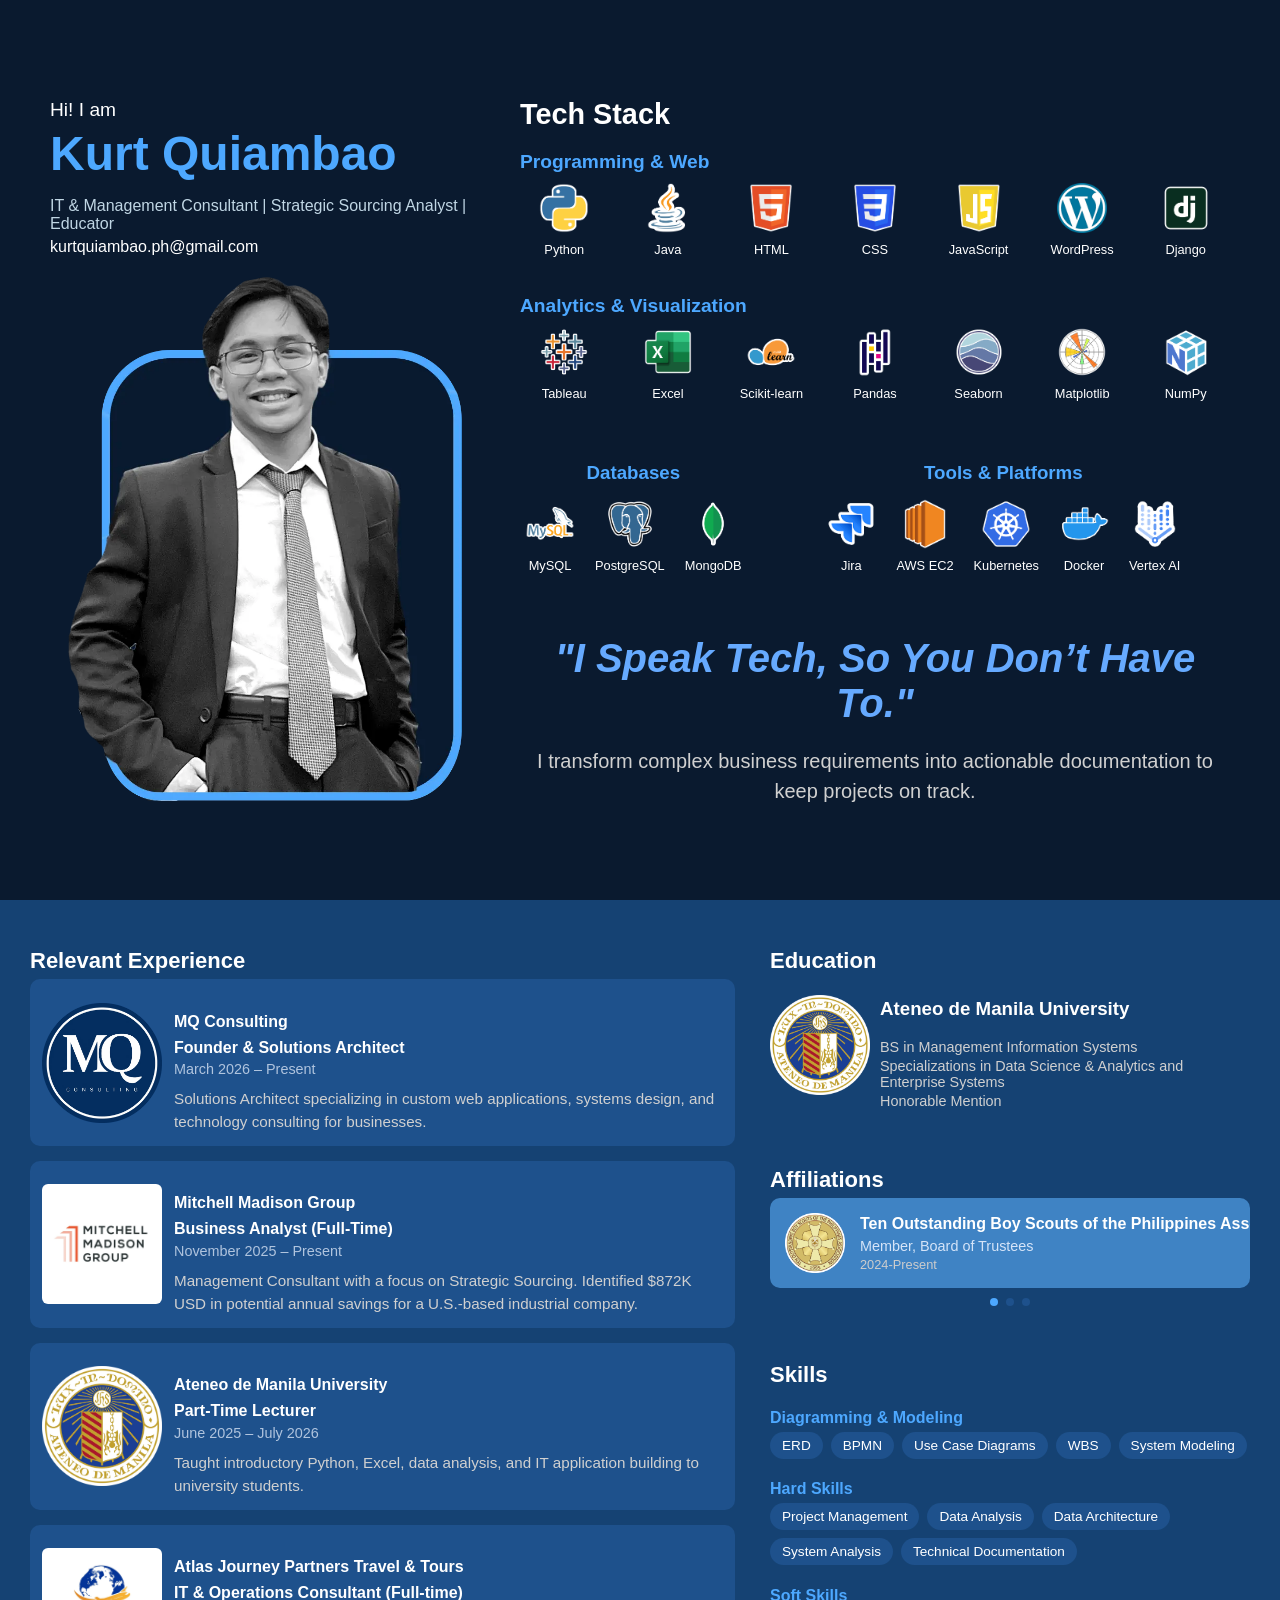
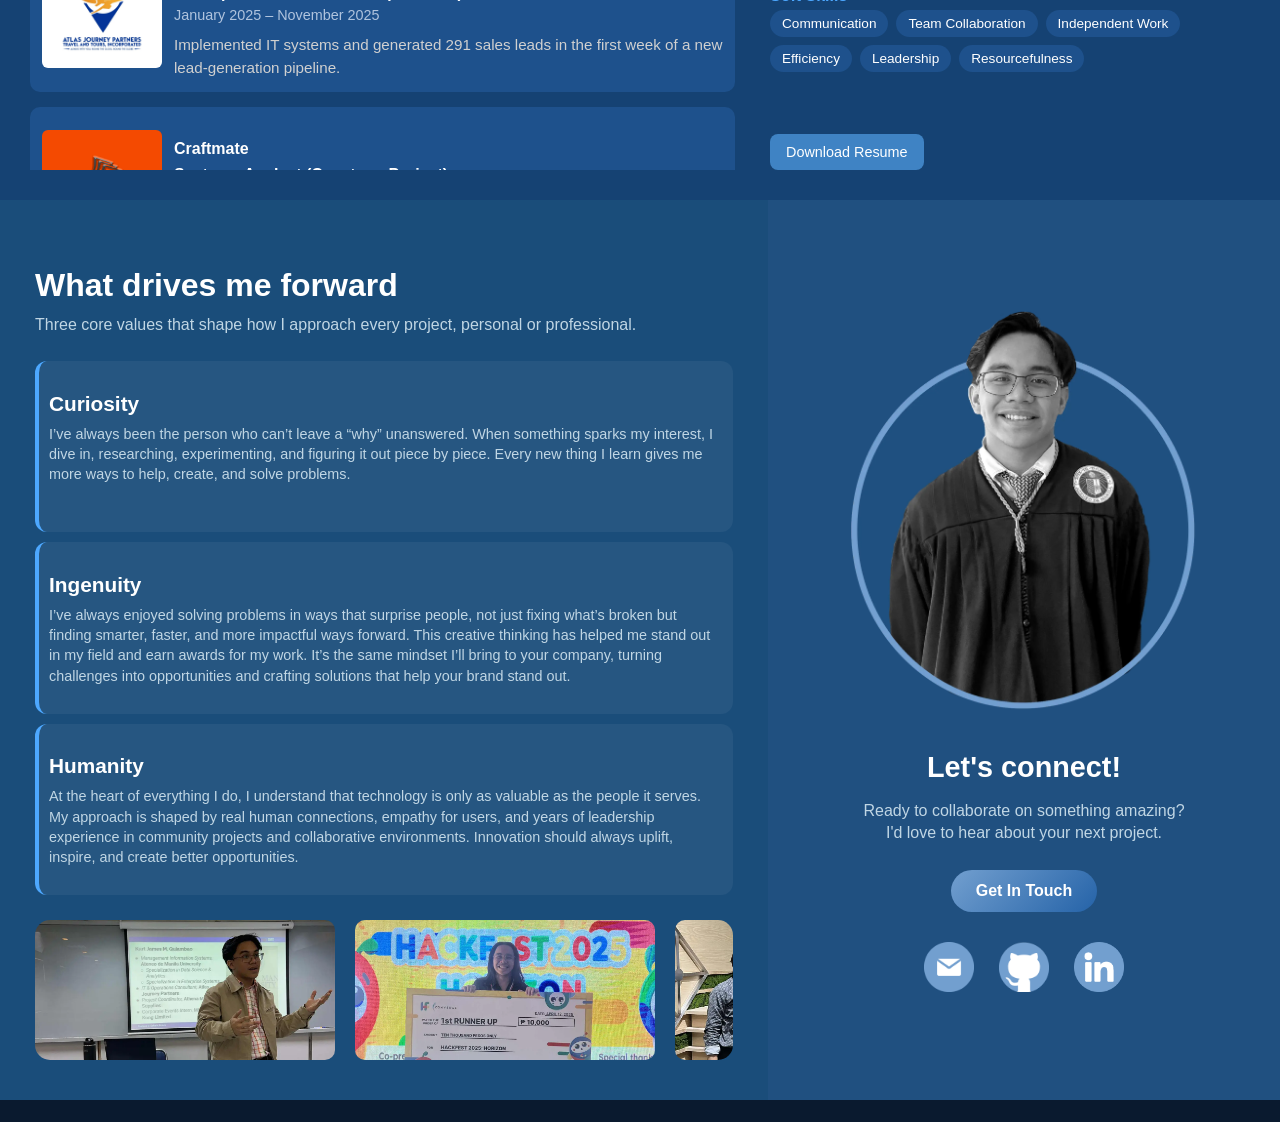
==== index.html @ d9939c94 "push" ====
<!DOCTYPE html>
<html lang="en">
<head>
    <meta charset="UTF-8">
    <meta name="viewport" content="width=device-width, initial-scale=1.0">
    <title>Kurt Quiambao | Portfolio</title>
    <link rel="stylesheet" href="style.css">
</head>
<body>
    <!-- Hero Section -->
    <section id="hero-section" class="hero">
        <!-- Left Side - Intro -->
        <div class="intro">
            <p class="small-text">Hi! I am</p>
            <h1>Kurt Quiambao</h1>
            <p class="roles">IT & Management Consultant | Strategic Sourcing Analyst | Educator</p>
            <p class="email-text">kurtquiambao.ph@gmail.com</p>
            <a href="#fourth-section">
                <img src="images/pic.webp" alt="Profile Picture" class="profile-pic">
            </a>
        </div>

        <!-- Right Side - Tech Stack -->
        <div class="tech-stack">
            <h2>Tech Stack</h2>

            <div class="stack-category">
                <h3>Programming & Web</h3>
                <div class="stack-grid">
                    <div class="stack-item">
                        <img src="images/Logos/python.png" alt="Python">
                        <p>Python</p>
                    </div>
                    <div class="stack-item">
                        <img src="images/Logos/java.png" alt="Java">
                        <p>Java</p>
                    </div>
                    <div class="stack-item">
                        <img src="images/Logos/html.png" alt="HTML">
                        <p>HTML</p>
                    </div>
                    <div class="stack-item">
                        <img src="images/Logos/css.png" alt="CSS">
                        <p>CSS</p>
                    </div>
                    <div class="stack-item">
                        <img src="images/Logos/javascript.png" alt="JavaScript">
                        <p>JavaScript</p>
                    </div>
                    <div class="stack-item">
                        <img src="images/Logos/wordpress.webp" alt="WordPress">
                        <p>WordPress</p>
                    </div>
                    <div class="stack-item">
                        <a href="https://static01.nyt.com/images/2012/12/25/arts/JpDJANGO/JpDJANGO-superJumbo-v2.jpg" target="blank">
                        <img src="images/Logos/django.png" alt="Django">
                        </a>
                        <p>Django</p>
                    </div>
                </div>
            </div>

            <div class="stack-category">
                <h3>Analytics & Visualization</h3>
                <div class="stack-grid">
                    <div class="stack-item">
                        <img src="images/Logos/tableau.png" alt="Tableau">
                        <p>Tableau</p>
                    </div>
                    <div class="stack-item">
                        <img src="images/Logos/excel.png" alt="Excel">
                        <p>Excel</p>
                    </div>
                    <div class="stack-item">
                        <img src="images/Logos/scikitlearn.png" alt="Scikit-learn">
                        <p>Scikit-learn</p>
                    </div>
                    <div class="stack-item">
                        <a href="https://media.hswstatic.com/eyJidWNrZXQiOiJjb250ZW50Lmhzd3N0YXRpYy5jb20iLCJrZXkiOiJnaWZcL3BhbmRhaGFiaXRhdC0xLmpwZyIsImVkaXRzIjp7InJlc2l6ZSI6eyJ3aWR0aCI6ODI4fX19" target="blank">
                        <img src="images/Logos/pandas.png" alt="Pandas">
                        </a>
                        <p>Pandas</p>
                    </div>
                    <div class="stack-item">
                        <img src="images/Logos/seaborn.png" alt="Seaborn">
                        <p>Seaborn</p>
                    </div>
                    <div class="stack-item">
                        <img src="images/Logos/matplotlib.png" alt="Matplotlib">
                        <p>Matplotlib</p>
                    </div>
                    <div class="stack-item">
                        <img src="images/Logos/numpy.png" alt="NumPy">
                        <p>NumPy</p>
                    </div>
                </div>
            </div>
            <!-- Databases & Tools Combined -->
            <div class="stack-category-2">
                <!-- Left Column - Databases -->
                <div class="db-column">
                    <h3>Databases</h3>
                    <div class="db-logos">
                        <div class="stack-item">
                            <img src="images/Logos/mysql.png" alt="MySQL">
                            <p>MySQL</p>
                        </div>
                        <div class="stack-item">
                            <img src="images/Logos/postgresql.png" alt="PostgreSQL">
                            <p>PostgreSQL</p>
                        </div>
                        <div class="stack-item">
                            <img src="images/Logos/mongodb.png" alt="MongoDB">
                            <p>MongoDB</p>
                        </div>
                    </div>
                </div>

                <!-- Right Column - Tools & Platforms -->
                <div class="tools-column">
                    <h3>Tools & Platforms</h3>
                    <div class="tools-logos">
                        <div class="stack-item">
                            <img src="images/Logos/jira.png" alt="Jira">
                            <p>Jira</p>
                        </div>
                        <div class="stack-item">
                            <img src="images/Logos/ec2.png" alt="AWS EC2">
                            <p>AWS EC2</p>
                        </div>
                        <div class="stack-item">
                            <img src="images/Logos/kubernetes.png" alt="Kubernetes">
                            <p>Kubernetes</p>
                        </div>
                        <div class="stack-item">
                            <img src="images/Logos/docker.png" alt="Docker">
                            <p>Docker</p>
                        </div>
                        <div class="stack-item">
                            <img src="images/Logos/vertexai.png" alt="Vertex AI">
                            <p>Vertex AI</p>
                        </div>
                    </div>
                </div>
            </div>
            <div class="tech-summary">
                <h3>"I Speak Tech, So You Don’t Have To."</h3>
                <p>I transform complex business requirements into actionable documentation to keep projects on track.</p>
            </div>
        </div>
    </section>
    <section class="second-section">
        <div class="second-container">

            <!-- LEFT COLUMN (now Relevant Experience) -->
            <div class="left-column">
                <h2>Relevant Experience</h2>
                <div class="experience-list">
                    <!-- Experience 1 -->
                    <div class="experience-card">
                        <div class="exp-logo">
                            <img src="images/Logos/mq.webp" alt="MQ Consulting">
                        </div>
                        <div class="exp-details">
                            <h4>MQ Consulting</h4>
                            <div class="role"><strong>Founder & Solutions Architect</strong></div>
                            <div class="time-period">March 2026 – Present</div>
                            <div class="description">
                                Solutions Architect specializing in custom web applications, systems design, and technology consulting for businesses.
                            </div>
                        </div>
                    </div>

                    <!-- Experience 2 -->
                    <div class="experience-card">
                        <div class="exp-logo">
                            <img src="images/Logos/mmg.webp" alt="Mitchell Madison Group">
                        </div>
                        <div class="exp-details">
                            <h4>Mitchell Madison Group</h4>
                            <div class="role"><strong>Business Analyst (Full-Time)</strong></div>
                            <div class="time-period">November 2025 – Present</div>
                            <div class="description">
                                Management Consultant with a focus on Strategic Sourcing. Identified $872K USD in potential annual savings for a U.S.-based industrial company.
                            </div>
                        </div>
                    </div>

                    <!-- Experience 3 -->
                    <div class="experience-card">
                        <div class="exp-logo">
                            <img src="images/Logos/admu.webp" alt="Ateneo de Manila University">
                        </div>
                        <div class="exp-details">
                            <h4>Ateneo de Manila University</h4>
                            <div class="role"><strong>Part-Time Lecturer</strong></div>
                            <div class="time-period">June 2025 – July 2026</div>
                            <div class="description">
                                Taught introductory Python, Excel, data analysis, and IT application building to university students.
                            </div>
                        </div>
                    </div>

                    <!-- Experience 4 -->
                    <div class="experience-card">
                        <div class="exp-logo">
                            <img src="images/Logos/atlas.webp" alt="Atlas Journey Partners Travel & Tours">
                        </div>
                        <div class="exp-details">
                            <h4>Atlas Journey Partners Travel & Tours</h4>
                            <div class="role"><strong>IT & Operations Consultant (Full-time)</strong></div>
                            <div class="time-period">January 2025 – November 2025</div>
                            <div class="description">
                                Implemented IT systems and generated 291 sales leads in the first week of a new lead-generation pipeline.
                            </div>
                        </div>
                    </div>

                    <!-- Experience 5 -->
                    <div class="experience-card">
                        <div class="exp-logo">
                            <img src="images/Logos/craftmate.webp" alt="Craftmate">
                        </div>
                        <div class="exp-details">
                            <h4>Craftmate</h4>
                            <div class="role"><strong>Systems Analyst (Capstone Project)</strong></div>
                            <div class="time-period">August 2024 – April 2025</div>
                            <div class="description">
                                Led process improvement and automation initiatives for a growing signage and printing company.
                            </div>
                        </div>
                    </div>

                    <!-- Experience 6 -->
                    <div class="experience-card">
                        <div class="exp-logo">
                            <img src="images/Logos/athena.webp" alt="Athena Pharma Consulting">
                        </div>
                        <div class="exp-details">
                            <h4>Athena Pharma Consulting</h4>
                            <div class="role"><strong>Project Coordinator (Project-based)</strong></div>
                            <div class="time-period">October 2024 – December 2024</div>
                            <div class="description">
                                Managed 597 sales and procurement accounts while implementing reporting and workflow improvements.
                            </div>
                        </div>
                    </div>

                    <!-- Experience 7 -->
                    <div class="experience-card">
                        <div class="exp-logo">
                            <img src="images/Logos/msci.webp" alt="MSCI">
                        </div>
                        <div class="exp-details">
                            <h4>MSCI</h4>
                            <div class="role"><strong>QA Analyst/Tester (Internship)</strong></div>
                            <div class="time-period">June 2024 – August 2024</div>
                            <div class="description">
                                Supported the launch of a global platform through QA, UAT, and Python-based test automation.
                            </div>
                        </div>
                    </div>

                    <!-- Experience 8 -->
                    <div class="experience-card">
                        <div class="exp-logo">
                            <img src="images/Logos/icope.webp" alt="International Centre of Professional Entrepreneurs">
                        </div>
                        <div class="exp-details">
                            <h4>International Centre of Professional Entrepreneurs</h4>
                            <div class="role"><strong>Project Coordinator (Project-based)</strong></div>
                            <div class="time-period">March 2024 – May 2024</div>
                            <div class="description">
                                Defined technical requirements for a corporate website redevelopment project.
                            </div>
                        </div>
                    </div>

                    <!-- Experience 9 -->
                    <div class="experience-card">
                        <div class="exp-logo">
                            <img src="images/Logos/bsp.webp" alt="Boy Scouts of the Philippines">
                        </div>
                        <div class="exp-details">
                            <h4>Boy Scouts of the Philippines</h4>
                            <div class="role"><strong>Project Coordinator/Developer (Project-based)</strong></div>
                            <div class="time-period">June 2023 – May 2024</div>
                            <div class="description">
                                Developed a membership registration system prototype for a national organization.
                            </div>
                        </div>
                    </div>
                </div>
            </div>

            <!-- RIGHT COLUMN (now Education, Skills, Buttons) -->
            <div class="right-column">
                <!-- Education -->
                <div class="education">
                    <h2>Education</h2>
                    <div class="edu-item">
                        <img src="images/Logos/admu.webp" alt="Ateneo Logo" class="school-logo">
                        <div class="edu-text">
                            <h3>Ateneo de Manila University</h3>
                            <p>BS in Management Information Systems</p>
                            <p>Specializations in Data Science & Analytics and Enterprise Systems</p>
                            <p>Honorable Mention</p>
                        </div>
                    </div>
                </div>
                <!-- Affiliations Section -->
                <div class="affiliations">
                    <h2>Affiliations</h2>
                    <div class="affiliations-slider">
                        <div class="affiliations-container" id="affiliationsContainer">
                            <!-- Affiliation Card 1 -->
                            <div class="affiliation-card">
                                <div class="affiliation-logo">
                                    <img src="images/Logos/tobspa.webp" alt="tobspa">
                                </div>
                                <div class="affiliation-details">
                                    <h4>Ten Outstanding Boy Scouts of the Philippines Association</h4>
                                    <div class="affiliation-position">Member, Board of Trustees</div>
                                    <div class="affiliation-date">2024-Present</div>
                                </div>
                            </div>

                            <!-- Affiliation Card 2 -->
                            <div class="affiliation-card">
                                <div class="affiliation-logo">
                                    <img src="images/Logos/racsadp.png" alt="racsadp">
                                </div>
                                <div class="affiliation-details">
                                    <h4>Rotaract Club of San Antonio de Padua</h4>
                                    <div class="affiliation-position">Professional Service Director</div>
                                    <div class="affiliation-date">2024-Present</div>
                                </div>
                            </div>

                            <!-- Affiliation Card 3 -->
                            <div class="affiliation-card">
                                <div class="affiliation-logo">
                                    <img src="images/Logos/bsp.webp" alt="bsp">
                                </div>
                                <div class="affiliation-details">
                                    <h4>Boy Scouts of the Philippines</h4>
                                    <div class="affiliation-position">National Executive Board Member</div>
                                    <div class="affiliation-date">2021-2022</div>
                                </div>
                            </div>
                        </div>
                    </div>

                    <!-- Slider Navigation Dots -->
                    <div class="slider-nav">
                        <div class="slider-dot active" onclick="showSlide(0)"></div>
                        <div class="slider-dot" onclick="showSlide(1)"></div>
                        <div class="slider-dot" onclick="showSlide(2)"></div>
                    </div>
                </div>
                <!-- Skills -->
                <div class="skills">
                    <h2>Skills</h2>
                    <div class="skill-category">
                        <h4>Diagramming & Modeling</h4>
                        <div class="skill-tags">
                            <span class="skill-tag">ERD</span>
                            <span class="skill-tag">BPMN</span>
                            <span class="skill-tag">Use Case Diagrams</span>
                            <span class="skill-tag">WBS</span>
                            <span class="skill-tag">System Modeling</span>
                        </div>
                    </div>
                    <div class="skill-category">
                        <h4>Hard Skills</h4>
                        <div class="skill-tags">
                            <span class="skill-tag">Project Management</span>
                            <span class="skill-tag">Data Analysis</span>
                            <span class="skill-tag">Data Architecture</span>
                            <span class="skill-tag">System Analysis</span>
                            <span class="skill-tag">Technical Documentation</span>
                        </div>
                    </div>
                    <div class="skill-category">
                        <h4>Soft Skills</h4>
                        <div class="skill-tags">
                            <span class="skill-tag">Communication</span>
                            <span class="skill-tag">Team Collaboration</span>
                            <span class="skill-tag">Independent Work</span>
                            <span class="skill-tag">Efficiency</span>
                            <span class="skill-tag">Leadership</span>
                            <span class="skill-tag">Resourcefulness</span>
                        </div>
                    </div>
                </div>

                <!-- Buttons -->
                <div class="action-buttons">
                    <a href="https://drive.google.com/drive/folders/1VXIIlb9oYev-2tcq0dSpaYb6MFDKooFL?usp=sharing" target="_blank" class="btn">Download Resume</a>
                    <button class="btn" onclick="document.getElementById('projects').scrollIntoView({ behavior: 'smooth' });" hidden>
                        View Projects
                    </button>
                </div>
            </div>
        </div>
    </section>
    <section id="projects" class="third-section" hidden>
       <div class="projects-header">
            <h2>Some of the projects I have worked on.</h2>
        </div>

        <div class="carousel-container">
            <div class="carousel">
                <div class="carousel-track">
                    <div class="carousel-card">
                        <a href="https://drive.google.com/drive/folders/1IFOc83mi5zEDvREPRfjR3U-SgTL8YuIu?usp=sharing" target="_blank">
                            <img src="images/project1.webp" alt="Project 1">
                        </a>
                    </div>
                    <div class="carousel-card center">
                        <a href="https://drive.google.com/drive/folders/18SY6JwtP05MlGCOTXTy7oLVsr_YLSuqL?usp=sharing" target="_blank">
                            <img src="images/project2.webp" alt="Project 2">
                        </a>
                    </div>
                    <div class="carousel-card">
                        <a href="https://www.linkedin.com/posts/kurtmq_eggscelent-beyondtheclassroom-appliedit-activity-7317875594745044992-3rVQ?utm_source=share&utm_medium=member_desktop&rcm=ACoAAE59nDoBpESOlMeUm0v2a7cSURr6-FEIt_k">
                        <img src="images/project3.webp" alt="Project 3">
                        </a>
                    </div>
                    <div class="carousel-card">
                        <a href="https://icopeinc.com/" target="_blank">
                            <img src="images/project4.webp" alt="Project 4">
                        </a>
                    </div>
                    <div class="carousel-card">
                        <a href="https://athenapharmarx.com/" target="_blank">
                            <img src="images/project5.webp" alt="Project 5">
                        </a>
                    </div>
                    <div class="carousel-card">
                        <a href="https://atlasjourneypartners.com/" target="_blank">
                        <img src="images/project6.webp" alt="Project 6">
                        </a>
                    </div>
                    <div class="carousel-card">
                        <a href="#fourth-section">
                        <img src="images/project7.webp" alt="Project 7">
                        </a>
                    </div>
                </div>
            </div>

            <!-- Navigation -->
            <a class="carousel-btn prev">
                <img src="images/angle-bracket-left.png" alt="Previous">
            </a>
            <a class="carousel-btn next">
                <img src="images/angle-bracket-right.png" alt="Next">
            </a>

            <!-- Gradient Overlays -->
            <div class="carousel-gradient left"></div>
            <div class="carousel-gradient right"></div>
        </div>
    </section>
    <section id="fourth-section" class="fourth-section">
        <!-- Left Column - 60% -->
        <div class="left-column-fourth">
            <div class="values-section">
                <div class="values-header">
                    <h2>What drives me forward</h2>
                    <p>Three core values that shape how I approach every project, personal or professional.</p>
                </div>

                <div class="values-grid">
                    <div class="value-item">
                        <h3>Curiosity</h3>
                        <p>I’ve always been the person who can’t leave a “why” unanswered. When something sparks my interest, I dive in, researching, experimenting, and figuring it out piece by piece. Every new thing I learn gives me more ways to help, create, and solve problems.</p>
                    </div>

                    <div class="value-item">
                        <h3>Ingenuity</h3>
                        <p>I’ve always enjoyed solving problems in ways that surprise people, not just fixing what’s broken but finding smarter, faster, and more impactful ways forward. This creative thinking has helped me stand out in my field and earn awards for my work. It’s the same mindset I’ll bring to your company, turning challenges into opportunities and crafting solutions that help your brand stand out.</p>
                    </div>

                    <div class="value-item">
                        <h3>Humanity</h3>
                        <p>At the heart of everything I do, I understand that technology is only as valuable as the people it serves. My approach is shaped by real human connections, empathy for users, and years of leadership experience in community projects and collaborative environments. Innovation should always uplift, inspire, and create better opportunities.</p>
                    </div>
                </div>
            </div>

            <!-- Image Slider -->
            <div class="image-slider-section">
                <div class="image-slider-container">
                    <div class="image-slider-track">
                        <!-- Original images -->
                        <div class="slider-image">
                            <img src="images/sliders/1.webp" alt="Personal Image 1">
                        </div>
                        <div class="slider-image">
                            <img src="images/sliders/2.webp" alt="Personal Image 2">
                        </div>
                        <div class="slider-image">
                            <img src="images/sliders/3.webp" alt="Personal Image 3">
                        </div>
                        <div class="slider-image">
                            <img src="images/sliders/4.webp" alt="Personal Image 4">
                        </div>
                        <div class="slider-image">
                            <img src="images/sliders/7.webp" alt="Personal Image 5">
                        </div>
                        <div class="slider-image">
                            <img src="images/sliders/6.webp" alt="Personal Image 1">
                        </div>
                        <div class="slider-image">
                            <img src="images/sliders/5.webp" alt="Personal Image 2">
                        </div>
                        <div class="slider-image">
                            <img src="images/sliders/8.webp" alt="Personal Image 3">
                        </div>
                        <div class="slider-image">
                            <img src="images/sliders/9.webp" alt="Personal Image 4">
                        </div>
                        <div class="slider-image">
                            <img src="images/sliders/10.webp" alt="Personal Image 5">
                        </div>
                        <!-- Duplicate images for seamless loop -->
                        <div class="slider-image">
                            <img src="images/sliders/1.webp" alt="Personal Image 1">
                        </div>
                        <div class="slider-image">
                            <img src="images/sliders/2.webp" alt="Personal Image 2">
                        </div>
                        <div class="slider-image">
                            <img src="images/sliders/3.webp" alt="Personal Image 3">
                        </div>
                        <div class="slider-image">
                            <img src="images/sliders/4.webp" alt="Personal Image 4">
                        </div>
                        <div class="slider-image">
                            <img src="images/sliders/7.webp" alt="Personal Image 5">
                        </div>
                        <div class="slider-image">
                            <img src="images/sliders/6.webp" alt="Personal Image 1">
                        </div>
                        <div class="slider-image">
                            <img src="images/sliders/5.webp" alt="Personal Image 2">
                        </div>
                        <div class="slider-image">
                            <img src="images/sliders/8.webp" alt="Personal Image 3">
                        </div>
                        <div class="slider-image">
                            <img src="images/sliders/9.webp" alt="Personal Image 4">
                        </div>
                        <div class="slider-image">
                            <img src="images/sliders/10.webp" alt="Personal Image 5">
                        </div>
                    </div>
                </div>
            </div>
        </div>

        <!-- Right Column - 40% -->
        <div class="right-column-fourth">
            <div class="profile-section">
            <a href="#hero-section">
                <img src="images/pic2.webp" alt="Profile Picture" class="profile-image">
            </a>
            </div>
            <div class="cta-section">
                <h2>Let's connect!</h2>
                <p>Ready to collaborate on something amazing? <br> I'd love to hear about your next project.</p>
                
                <a href="https://linkedin.com/in/kurtmq" target="_blank" class="cta-button">Get In Touch</a>

                <div class="social-links">
                    <a href="#hero-section" class="social-link">
                    <img src="images/mail.png" alt="Email">
                    </a>
                    <a href="https://github.com/kurtmq" target="_blank"class="social-link">
                        <img src="images/github.png" alt="GitHub">
                    </a>
                    <a href="https://linkedin.com/in/kurtmq" target="_blank"class="social-link">
                        <img src="images/linkedin.png" alt="LinkedIn">
                    </a>
                </div>
            </div>
        </div>
    </section>
</body>
<script src="js/email.js"></script>
<script src="js/slider.js"></script>
<script src="js/affiliation.js"></script>
</html>
---- style.css ----
body {
  font-family: Arial, sans-serif;
  background-color: #0A1A2F; /* dark blue */
  color: white;
  overflow-y: auto;                 /* make body the scroller */
  scroll-snap-type: y mandatory;    /* enable vertical snap */
  scroll-behavior: smooth;          /* optional: smooth snapping */
  -webkit-overflow-scrolling: touch;/* smooth scrolling on iOS */
  margin: 0px;
}


html, body {
    scroll-snap-type: y mandatory; /* Enable vertical snap */
    scroll-behavior: smooth; /* Smooth scrolling */
}

section {
  height: 100vh;
  scroll-snap-align: start;
  display: block;
}

/* Hero Layout */
.hero {
    display: flex;
    justify-content: space-between;
    align-items: center;
    padding: 50px;
    gap: 50px;
    height: 100vh;
    box-sizing: border-box;  /* Padding is included inside the height */
    scroll-snap-align: start;
}
/* Left - Intro */
.intro {
    flex: 1;
    text-align: left;
}

.small-text {
    font-size: 1.2rem;
    margin: 0;
    color: white;
}
.intro h1 {
    font-size: 3rem;
    color: #4DA8FF; /* lighter blue */
    margin: 5px 0;
}

.roles {
    font-size: 1rem;
    color: #C0D6E4;
    margin-bottom: 5px;
}
/* Add this to your existing .email-text styles */
.email-text {
    font-size: 1rem;
    margin: 0;
    color: white;
    margin-bottom: 15px;
    transition: all 0.3s ease;
    border-radius: 8px;
    display: inline-block;
    position: relative;
}

/* Hover effect for email */
.email-text:hover {
    background-color: rgba(77, 168, 255, 0.1);
    transform: translateY(-2px);
    box-shadow: 0 4px 8px rgba(77, 168, 255, 0.2);
}

/* Highlight effect class (existing) */
.email-text.email-highlight {
    background-color: #4DA8FF;
    color: #0A1A2F;
    font-weight: bold;
    box-shadow: 0 0 20px rgba(77, 168, 255, 0.6);
    animation: emailPulse 3s ease-in-out;
}

/* Optional: Pulse animation (existing) */
@keyframes emailPulse {
    0%, 100% { 
        box-shadow: 0 0 20px rgba(77, 168, 255, 0.6);
    }
    50% { 
        box-shadow: 0 0 30px rgba(77, 168, 255, 0.8);
        transform: scale(1.08);
    }
}

/* Tooltip animation improvements */
.copy-tooltip {
    animation: tooltipFadeIn 0.3s ease-out;
}

@keyframes tooltipFadeIn {
    from {
        opacity: 0;
        transform: translateY(-10px) scale(0.8);
    }
    to {
        opacity: 1;
        transform: translateY(0) scale(1);
    }
}

.profile-pic {
    width: 420px;
    height: auto;
    transition: transform 0.4s ease;
    cursor: pointer;
    display: block;
}

.profile-pic:hover {
    transform: scale(1.05);
}

/* Right - Tech Stack */
.tech-stack {
    flex: 2;
}

.tech-stack h2 {
    font-size: 1.8rem;
    margin-bottom: 20px;
    color: #ffffff;
}

.stack-category {
    margin-bottom: 25px;
}

.stack-category h3 {
    font-size: 1.2rem;
    color: #4DA8FF;
    margin-bottom: 10px;
}

.stack-grid {
    display: grid;
    grid-template-columns: repeat(auto-fit, minmax(80px, 1fr));
    gap: 15px;
}

.stack-item {
    text-align: center;
    transition: transform 0.3s ease;
}

.stack-item img {
    width: 50px;
    height: 50px;
    transition: transform 0.3s ease;
}

.stack-item p {
    font-size: 0.8rem;
    margin-top: 5px;
    transition: transform 0.3s ease;
}

.stack-item:hover {
    transform: scale(1.1);
}
/* Two-column Databases + Tools layout */
.stack-category-2 {
    display: grid;
    grid-template-columns: 1fr 2fr;
    gap: 30px;
    margin-top: 30px;
}

/* Left column - Databases */
.db-column {
    display: flex;
    flex-direction: column;
    justify-content: center; /* vertical center */
    align-items: center;
    text-align: center;
}

.db-column h3 {
    color: #4DA8FF;
    margin-bottom: 15px;
}

.db-logos {
    display: flex;
    flex-wrap: wrap;
    gap: 20px;
    justify-content: center;
    margin: 0 auto;
}

/* Right column - Tools & Platforms */
.tools-column h3 {
    color: #4DA8FF;
    margin-bottom: 15px;
    text-align: center;
}

.tools-logos {
    display: flex;
    flex-wrap: wrap;
    justify-content: center; /* centers all rows */
    gap: 20px;
    max-width: 500px; /* wider so they don't cram */
    margin: 0 auto;
}

/* Hover effect same as before */
.stack-item {
    text-align: center;
    transition: transform 0.3s ease;
}

.stack-item img {
    width: 50px;
    height: 50px;
    transition: transform 0.3s ease;
}

.stack-item p {
    font-size: 0.8rem;
    margin-top: 5px;
    transition: transform 0.3s ease;
}

.stack-item:hover {
    transform: scale(1.1);
}
.tech-summary {
    text-align: center;
    margin-top: 50px;
    color: #fff; /* White text for dark background */
    max-width: 900px;
    margin-left: auto;
    margin-right: auto;
}

.tech-summary h3 {
    font-size: 40px;
    font-style: italic;
    color: #66aaff; /* Lighter blue for emphasis */
    margin-bottom: 10px;
    font-weight: 700;
}

.tech-summary p {
    font-size: 20px;
    color: #d0d0d0; /* Slightly muted white for readability */
    line-height: 1.5;
}
@media screen and (max-width: 1300px) {
  .hero {
    height: auto;
    min-height: 100vh; /* ensures it’s at least full height but can grow */
    flex-wrap: wrap;   /* allow left and right to stack if needed */
  }
}
@media screen and (max-width: 768px) {
    /* Disable scroll snap on mobile for better scrolling */
    html, body {
        scroll-snap-type: none;
        width: 100%;
        max-width: 100%;
        overflow-x: hidden; /* prevent horizontal scroll and overflow */
        margin: 0px;
    }
    
    section {
        height: auto;
        min-height: 100vh;
        scroll-snap-align: none;
        padding: 20px 0;
    }

    /* Hero Section - Mobile */
    .hero {
        flex-direction: column;
        padding: 20px;
        gap: 30px;
        height: auto;
        min-height: 100vh;
        justify-content: flex-start;
        align-items: center;
    }

    .intro {
        text-align: center;
        order: 1;
    }

    .intro h1 {
        font-size: 2.5rem;
    }

    .roles {
        font-size: 1.1rem;
    }

    /* Profile picture centered */
    .profile-pic {
        width: 280px;
        max-width: 90vw;
        display: block;
        margin: 0 auto;
    }

    /* Tech Summary */
    .tech-summary {
        order: 2;
        margin-top: 20px;
        margin-bottom: 30px;
        text-align: center;
    }

    .tech-summary h3 {
        font-size: 28px;
    }

    .tech-summary p {
        font-size: 16px;
        padding: 0 10px;
    }

    /* Tech Stack */
    .tech-stack {
        order: 3;
        width: 100%;
    }

    .tech-stack h2 {
        text-align: center;
        font-size: 1.6rem;
    }

    .stack-grid {
        display: grid;
        grid-template-columns: repeat(auto-fit, minmax(80px, 1fr));
        gap: 15px;
    }

    .stack-item {
        text-align: center;
        transition: transform 0.3s ease;
    }

    .stack-item img {
        width: 50px;
        height: 50px;
        transition: transform 0.3s ease;
    }

    .stack-item p {
        font-size: 0.8rem;
        margin-top: 5px;
        transition: transform 0.3s ease;
    }

    .stack-item:hover {
        transform: scale(1.1);
    }

    /* Make stack-category-2 follow stack-category style */
    .stack-category-2 {
        display: block; /* kill the grid */
        margin-top: 30px;
        grid-template-columns: repeat(auto-fit, minmax(80px, 1fr));
        
    }

    .stack-category-2 h3 {
        color: #4DA8FF;
        margin-bottom: 10px;
        text-align: left;
    }
    /* Remove vertical centering from desktop */
    .db-column, .tools-column {
        display: block;
        width: 100%;
    }
    .db-logos, .tools-logos {
        display: grid !important;
        grid-template-columns: repeat(auto-fit, minmax(80px, 1fr)) !important;
        gap: 15px !important; 
        justify-items: center;
        width: 100%; /* ensure same available width as stack-grid */
        max-width: none; /* remove desktop's max-width from tools */
        margin: 0 auto;
        flex-wrap: block;
        grid-template-columns: repeat(3, 1fr) !important;
    }
    .db-stack-item .tools-stack-item{
        text-align: center;
        transition: transform 0.3s ease;
    }
    .db-logos img, .tools-logos img {
        width: 50px;
        height: 50px;
    }
}
        /* Section 2 Layout */
        .second-section {
            background-color: #154273;
            height: 100vh;
            scroll-snap-align: start;
            display: flex;
            align-items: stretch;
            font-family: Arial, sans-serif;
            color: white;
            width: 100%;
        }

        .second-container {
            display: grid;
            grid-template-columns: 1.5fr 1fr;
            width: 100%;
            padding: 30px;
            gap: 20px;
        }

        .left-column {
            display: flex;
            flex-direction: column;
            overflow-y: auto;
            padding-right: 15px;
        }

        .school-logo {
            width: 100px;
            height: auto;
            margin-right: 10px;
        }
        .education{
            margin-top: 0px;
            padding-top: 0px;
        }
        .edu-item {
            display: flex;
            align-items: center;
        }

        .edu-text p {
            margin: 3px 0;
            font-size: 0.9rem;
            color: #d0d0d0;
        }

        /* Skills */
        .skills {
            margin-top: 0px;
        }

        .skill-category h4 {
            color: #4DA8FF;
            margin-bottom: 5px;
        }

        .skill-tags {
            display: flex;
            flex-wrap: wrap;
            gap: 8px;
            margin-bottom: 5px;
        }

        .skill-tag {
            background-color: #1e518c;
            padding: 6px 12px;
            border-radius: 20px;
            font-size: 0.85rem;
            transition: background-color 0.3s ease;
        }

        .skill-tag:hover {
            background-color: #163a63;
        }

        /* Affiliations Section */
        .affiliations {
            margin-top: 0px;
        }
        .affiliations-slider {
            position: relative;
            overflow: hidden;
            border-radius: 10px;
        }
        .affiliations-container {
            display: flex;
            transition: transform 0.3s ease;
            flex-shrink: 0;
            width: 300%;
        }
        .affiliation-card {
            box-sizing: border-box;
            min-width: 100%;
            background-color: #3f83c4; /* Lighter color as requested */
            padding: 15px;
            border-radius: 8px;
            display: flex;
            align-items: center;
            transition: background-color 0.3s ease;
            gap: 15px;
            text-decoration: none;
        }
        .affiliation-card:hover{
            background-color: #4f9de6;
        }
        .affiliation-logo {
            width: 60px;
            height: 60px;
            border-radius: 6px;
            display: flex;
            align-items: center;
            justify-content: center;
            overflow: hidden;
        }
        .affiliation-logo img {
            width: 100%;
            height: 100%;
            object-fit: contain;
        }
        .affiliation-details h4 {
            margin: 0 0 5px 0;
            font-size: 1rem;
            color: #ffffff;
            text-decoration: none;
        }
        .affiliation-position {
            font-size: 0.9rem;
            color: #d5e4f8;
            margin-bottom: 3px;
            text-decoration: none;
        }
        .affiliation-date {
            font-size: 0.8rem;
            color: #cdcdcd;
            text-decoration: none;
        }

        /* Slider Navigation */
        .slider-nav {
            display: flex;
            justify-content: center;
            gap: 8px;
            margin-top: 10px;
        }

        .slider-dot {
            width: 8px;
            height: 8px;
            border-radius: 50%;
            background-color: #1e518c;
            cursor: pointer;
            transition: background-color 0.3s ease;
        }

        .slider-dot.active {
            background-color: #4DA8FF;
        }

        /* Buttons */
        .action-buttons {
            margin-top: 20px;
            display: flex;
            gap: 10px;
        }

        .btn {
            padding: 10px 16px;
            background-color: #3f83c4;
            border: none;
            color: white;
            cursor: pointer;
            border-radius: 8px;
            font-size: 0.9rem;
            transition: background-color 0.3s ease;
            text-decoration: none;
            text-align: center;
        }

        .btn:hover {
            background-color: #275d8f;
        }

        .btn[hidden] {
            display: none !important;
        }

        .right-column {
            display: flex;
            flex-direction: column;
            justify-content: space-between;
            overflow-y: auto;
        }

        .experience-list {
            display: flex;
            flex-direction: column;
            gap: 15px;
        }

        .experience-card {
            background-color: #1e518c;
            padding: 12px;
            border-radius: 10px;
            display: flex;
            gap: 12px;
            align-items: center;
            transition: transform 0.2s ease, box-shadow 0.2s ease, background-color 0.3s ease;
        }

        .experience-card:hover {
            transform: translateY(-3px);
            box-shadow: 0 6px 14px rgba(0, 0, 0, 0.25);
            background-color: #2563a8;
        }

        .exp-logo {
            flex-shrink: 0;
            width: 120px;
            height: 120px;
            border-radius: 6px;
            display: flex;
            align-items: center;
            justify-content: center;
            overflow: hidden;
        }

        .exp-logo img {
            width: 100%;
            height: 100%;
            object-fit: contain;
        }

        .exp-details {
            display: flex;
            flex-direction: column;
            gap: 0.3rem;
        }

        .exp-details h4 {
            font-size: 1rem;
            margin-bottom: 0.2rem;
        }

        .role {
            font-size: 1rem;
            font-weight: bold;
            color: #ffffff;
        }

        .time-period {
            font-size: 0.9rem;
            color: #b0c4de;
            margin-bottom: 0.4rem;
        }

        .description {
            font-size: 0.95rem;
            line-height: 1.5;
            color: #d0d0d0;
        }

        .left-column::-webkit-scrollbar,
        .right-column::-webkit-scrollbar {
            width: 6px;
        }

        .left-column::-webkit-scrollbar-thumb,
        .right-column::-webkit-scrollbar-thumb {
            background: #3578b8;
            border-radius: 3px;
        }

        h2{
            color: #ffffff;
            margin-bottom: 5px;
            font-size: 22px;
        }
@media screen and (max-width: 768px) {
    .second-section {
        height: auto;
        min-height: 100vh;
        box-sizing: border-box;
        width: 100vw;
        margin: 0;   
        padding: 0;        
    }

    .second-container {
        grid-template-columns: 1fr;
        padding: 20px;
        gap: 30px;
    }

    .left-column, .right-column {
        overflow-x: hidden;     /* 🚫 Stop horizontal scrolling */
        overflow-y: visible;
        max-height: none;
        width: 100%;
        box-sizing: border-box; /* Include padding in width */
        padding: 0px;
    }
    .experience-card {
        flex-direction: column;
        text-align: center;
        padding: 15px;
        width: 100%;          /* Take full width */
        box-sizing: border-box; /* Include padding in width */
    }

    .exp-logo {
        width: 80px;
        height: 80px;
        margin-bottom: 10px;
    }

    .exp-details h4 {
        font-size: 1.1rem;
    }

    .description {
        font-size: 0.9rem;
        text-align: left;
    }

    .school-logo {
        width: 60px;
    }

    .edu-item {
        flex-direction: column;
        text-align: center;
        gap: 10px;
    }

    .affiliations-container {
        width: 100%;
    }

    .affiliation-card {
        min-width: 100%;
        flex-direction: column;
        text-align: center;
        padding: 20px;
    }

    .action-buttons {
        flex-direction: column;
        align-items: stretch;
    }

    .btn {
        padding: 12px 20px;
        font-size: 1rem;
    }
}

        /* Section styling */
        .third-section {
            background-color: #0A1A2F;
            padding: 0;
            color: white;
            position: relative;
            overflow: hidden;
            height: 100vh;
            display: flex;
            flex-direction: column;
        }

        .third-section[hidden] {
            display: none !important;
        }

        .projects-header {
            text-align: center;
            height: 20vh;
            display: flex;
            align-items: center;
            justify-content: center;
            margin: 0;
        }

        .projects-header h2 {
            font-size: 2.5rem;
            font-weight: bold;
            color: white;
            margin: 0;
        }

        /* Carousel Layout */
        .carousel-container {
            position: relative;
            max-width: 1400px;
            margin: 0 auto;
            height: 80vh;
            display: flex;
            align-items: center;
            width: 100%;
        }

        .carousel {
            overflow: hidden;
            position: relative;
            width: 100%;
            height: 100%;
        }

        .carousel-track {
            display: flex;
            gap: 30px;
            transition: transform 0.6s ease;
            height: 100%;
            align-items: center;
        }

        .carousel-card {
            flex: 0 0 800px;
            height: 500px;
            border-radius: 15px;
            box-shadow: 0 8px 30px rgba(0,0,0,0.6);
            transition: transform 0.4s ease, filter 0.4s ease;
            overflow: hidden;
            background-color: #1a1a1a;
            position: relative;
            transition: 0.5s;
        }
        .carousel-card:hover{
            scale: 1.05;
        }
        .carousel-card img {
            width: 100%;
            height: 100%;
            object-fit: cover;
            display: block;
        }

        /* Center card emphasis */
        .carousel-card.center {
            transform: scale(1.1);
            z-index: 2;
            filter: brightness(1);
        }

        .carousel-card:not(.center) {
            filter: brightness(0.6);
            transform: scale(0.85);
        }

        /* Navigation Arrows */
        .carousel-btn {
            border: none;
            position: absolute;
            top: 50%;
            transform: translateY(-50%);
            cursor: pointer;
            padding: 15px;
            z-index: 10;
            opacity: 0.7;
            transition: all 0.3s ease;
        }

        .carousel-btn:hover {
            opacity: 1;
            transform: translateY(-50%) scale(1.3);
        }

        .carousel-btn img {
            width: 50px;
            height: 50px;
            filter: invert(1);
            filter: brightness(-4);
        }

        .prev { 
            left: 20px; 
        }
        
        .next { 
            right: 20px; 
        }

        /* Gradient hover effects */
        .carousel-gradient {
            position: absolute;
            top: 0;
            bottom: 0;
            width: 150px;
            pointer-events: none;
            transition: opacity 0.3s ease;
            z-index: 5;
            opacity: 0;
        }

        .carousel-gradient.left {
            left: 0;
            background: linear-gradient(to right, rgba(10, 26, 47, 0.8), transparent);
        }

        .carousel-gradient.right {
            right: 0;
            background: linear-gradient(to left, rgba(10, 26, 47, 0.8), transparent);
        }

        .carousel-container:hover .carousel-gradient {
            opacity: 1;
        }

        /* Responsive Adjustments */
        @media (max-width: 1024px) {
            .carousel-card {
                flex: 0 0 600px;
                height: 375px;
            }
        }
/* Third Section (Projects) - Mobile view: make Section 3 projects vertical like Section 2 */
@media (max-width: 768px) {
    /* Third Section (Projects) - Mobile: Vertical Cards Layout */
    .third-section {
        height: auto !important;
        min-height: auto !important;
        padding: 20px 0 40px 0;
    }

    .projects-header {
        height: auto !important;
        padding: 20px;
        margin-bottom: 20px;
    }

    .projects-header h2 {
        font-size: 2rem;
        line-height: 1.2;
    }

    .carousel-container {
        height: auto !important;
        max-height: none !important;
        overflow: visible;
        position: static;
        max-width: none;
        padding: 0 15px; /* Reduced and balanced padding */
        margin: 0; /* Reset any margin */
        width: 100%; /* Ensure full width */
        box-sizing: border-box; /* Include padding in width calculation */
    }

    .carousel {
        overflow: visible;
        position: static;
        height: auto !important;
        width: 100%;
    }

    .carousel-track {
        display: flex;
        flex-direction: column;
        gap: 20px;
        transform: none !important;
        transition: none;
        height: auto !important;
        align-items: stretch;
        width: 100%;
        margin: 0; /* Reset any margin */
        padding: 0; /* Reset any padding */
    }

    .carousel-card {
        flex: none;
        width: 100%;
        height: auto;
        transform: none !important;
        filter: none !important;
        background-color: #0A1A2F;
        border-radius: 12px;
        overflow: hidden;
        transition: transform 0.3s ease, box-shadow 0.3s ease;
        position: relative;
        box-sizing: border-box; /* Include any borders/padding in width */
        aspect-ratio: 3 / 2 !important;
        overflow: hidden; /* Hide any overflow */
    }
    .carousel-card:hover {
        transform: translateY(-5px) !important;
        box-shadow: 0 10px 30px rgba(0,0,0,0.4);
        scale: none;
    }

    .carousel-card.center {
        transform: none !important;
        z-index: auto;
        filter: none !important;
    }

    .carousel-card img {
        max-width: 100%;
        max-height: 100%;
        object-fit: contain;
        display: block;
        margin: auto; /* center if smaller */
    }

    /* Hide desktop carousel controls */
    .carousel-btn,
    .carousel-gradient {
        display: none !important;
    }
}
@media (max-width: 480px) {
    /* Third Section (Projects) - Mobile: Vertical Cards Layout */
    .third-section {
        height: auto !important;
        min-height: auto !important;
        padding: 20px 0 40px 0;
    }

    .projects-header {
        height: auto !important;
        padding: 20px;
        margin-bottom: 20px;
    }

    .projects-header h2 {
        font-size: 1.8rem; /* Slightly smaller for very small screens */
        line-height: 1.2;
    }

    .carousel-container {
        height: auto !important;
        max-height: none !important;
        overflow: visible;
        position: static;
        max-width: none;
        padding: 0 10px; /* Reduced padding for smaller screens */
        margin: 0;
        width: 100%;
        box-sizing: border-box;
    }

    .carousel {
        overflow: visible;
        position: static;
        height: auto !important;
        width: 100%;
    }

    .carousel-track {
        display: flex;
        flex-direction: column;
        gap: 15px; /* Reduced gap for smaller screens */
        transform: none !important;
        transition: none;
        height: auto !important;
        align-items: stretch;
        width: 100%;
        margin: 0;
        padding: 0;
    }

    .carousel-card {
        flex: none;
        width: 100%;
        height: auto;
        transform: none !important;
        filter: none !important;
        background-color: #0A1A2F;
        border-radius: 12px;
        overflow: hidden;
        box-shadow: 0 6px 20px rgba(0,0,0,0.3);
        transition: transform 0.3s ease, box-shadow 0.3s ease;
        position: relative;
        box-sizing: border-box;
    }
    
    .carousel-card:hover {
        transform: translateY(-3px) !important; /* Reduced hover effect */
        box-shadow: 0 8px 25px rgba(0,0,0,0.4);
        scale: none;
    }

    .carousel-card.center {
        transform: none !important;
        z-index: auto;
        filter: none !important;
    }

    .carousel-card img {
        width: 100%;
        height: auto; /* Let height be determined by image aspect ratio */
        object-fit: contain;
        display: block;
        border-radius: 12px; /* Match card border radius */
    }

    /* Hide desktop carousel controls */
    .carousel-btn,
    .carousel-gradient {
        display: none !important;
    }
}
        /* Fourth Section Styling */
        .fourth-section {
            background-color: #154273;
            height: 100vh;
            display: grid;
            grid-template-columns: 60% 40%;
            padding: 0;
            overflow: hidden;
        }

        /* Left Column - Values & Image Slider */
        .left-column-fourth {
            background-color: #1a4d7a;
            padding: 40px 35px;
            display: flex;
            flex-direction: column;
            justify-content: space-between;
            height: 100vh;
            box-sizing: border-box;
        }

        .values-section {
            flex: 1;
            display: flex;
            flex-direction: column;
        }

        .values-header {
            margin-bottom: 25px;
            flex-shrink: 0;
        }

        .values-header h2 {
            font-size: 2rem;
            color: white;
            margin-bottom: 10px;
            font-weight: bold;
        }

        .values-header p {
            font-size: 1rem;
            color: #C0D6E4;
            line-height: 1.4;
            margin: 0;
        }

        .values-grid {
            display: flex;
            flex-direction: column;
            gap: 10px;
            flex: 1;
            margin-bottom: 25px;
        }

        .value-item {
            background-color: rgba(255, 255, 255, 0.05);
            padding: 10px;
            border-radius: 12px;
            border-left: 4px solid #4DA8FF;
            transition: all 0.3s ease;
            flex: 1;
        }

        .value-item:hover {
            background-color: rgba(255, 255, 255, 0.08);
            transform: translateX(10px);
            box-shadow: 0 8px 25px rgba(0, 0, 0, 0.2);
        }

        .value-item h3 {
            font-size: 1.3rem;
            color: white;
            margin-bottom: 8px;
            font-weight: bold;
        }

        .value-item p {
            font-size: 0.9rem;
            color: #C0D6E4;
            line-height: 1.4;
            margin: 0;
        }

    /* Image Slider Section */
    .image-slider-section {
        height: 140px;
        flex-shrink: 0;
    }

    .image-slider-container {
        position: relative;
        height: 100%;
        overflow: hidden;
        border-radius: 15px;
    }

    .image-slider-track {
        display: flex;
        gap: 20px;
        height: 100%;
        width: calc((300px + 20px) * 20); /* total 20 images */
        animation: infiniteSlide 40s linear infinite;
    }

    .slider-image {
        flex: 0 0 300px;
        height: 100%;
        border-radius: 10px;
        overflow: hidden;
    }

    .slider-image img {
        width: 100%;
        height: 100%;
        object-fit: cover;
    }

    @keyframes infiniteSlide {
        0% { transform: translateX(0); }
        100% { transform: translateX(-50%); }
    }


    /* Pause animation on hover */
    .image-slider-container:hover .image-slider-track {
        animation-play-state: paused;
    }
        /* Right Column - Profile & CTA */
        .right-column-fourth {
            background-color: #205080;
            padding: 40px 30px;
            display: flex;
            flex-direction: column;
            justify-content: center;
            align-items: center;
            text-align: center;
            height: 100vh;
            box-sizing: border-box;
        }

        .profile-section {
            margin-bottom: 5px;
            flex-shrink: 0;
        }

        .profile-image {
            width: 350px;
            height: auto;
            margin-bottom: 5px;
            transition: transform 0.3s ease;
        }
        .profile-image:hover {
            transform: scale(1.05);
        }
        .cta-section h2 {
            font-size: 1.8rem;
            color: white;
            margin-bottom: 12px;
            font-weight: bold;
        }

        .cta-section p {
            font-size: 1rem;
            color: #C0D6E4;
            margin-bottom: 25px;
            line-height: 1.4;
        }

    .cta-button {
        background: linear-gradient(135deg, #729fcf, #2563a8);
        color: white;
        padding: 12px 25px;
        border: none;
        border-radius: 50px;
        font-size: 1rem;
        font-weight: bold;
        cursor: pointer;
        transition: all 0.3s ease;
        margin-bottom: 30px;
        flex-shrink: 0;
        
        /* Additional styles for anchor tag */
        text-decoration: none;
        display: inline-block;
        text-align: center;
        min-width: fit-content;
    }

    .cta-button:hover {
        transform: translateY(-2px);
        box-shadow: 0 6px 25px rgba(77, 168, 255, 0.4);
        background: linear-gradient(135deg, #5bb3ff, #3578b8);
        text-decoration: none; /* Ensure no underline on hover */
    }

    .cta-button:focus {
        outline: 2px solid #4DA8FF;
        outline-offset: 2px;
    }

    .cta-button:active {
        transform: translateY(0px);
    }

        .social-links {
            display: flex;
            gap: 25px;
            justify-content: center;
        }

        .social-link {
            width: 50px;
            height: 50px;
            background-color: rgba(255, 255, 255, 0.1);
            border-radius: 50%;
            display: flex;
            align-items: center;
            justify-content: center;
            transition: all 0.3s ease;
            text-decoration: none;
        }

        .social-link:hover {
            background-color: #4DA8FF;
            transform: translateY(-3px);
            box-shadow: 0 5px 15px rgba(77, 168, 255, 0.3);
        }

        .social-link img {
            width: 50px;
            height: 50px;
        }

/* Fourth Section - Mobile */
@media screen and (max-width: 768px) {
    .fourth-section {
        display: flex;              /* simpler stacking */
        flex-direction: column;
        height: auto;
        min-height: auto;
    }

    .right-column-fourth {
        width: 100%;
        height: auto;
        padding: 30px 20px;
        display: flex;
        flex-direction: column;
        align-items: center;        /* keep picture & buttons centered */
        text-align: center;
        order: 1;                    /* right column first on mobile */
    }

    .left-column-fourth {
        width: 100%;
        height: auto;
        padding: 30px 20px;
        display: flex;
        flex-direction: column;
        gap: 20px;
        order: 2;                    /* values + slider below */
    }

    .profile-image {
        width: 200px;
        height: auto;
        margin-bottom: 20px;
    }

    .cta-button {
        padding: 15px 30px;
        font-size: 1.1rem;
        margin-bottom: 25px;
    }

    .social-links {
        gap: 20px;
    }

    .image-slider-section {
        height: auto;
    }

    .slider-image {
        flex: 0 0 200px;
    }

    .image-slider-track {
        gap: 12px;
        width: calc((200px + 12px) * 20);
    }
}


/* Very small screens */
@media screen and (max-width: 480px) {
    .hero {
        padding: 15px;
    }

    .intro h1 {
        font-size: 2rem;
    }

    .stack-grid {
        grid-template-columns: repeat(3, 1fr);
    }

    .projects-header h2 {
        font-size: 1.6rem;
    }

    .carousel-container {
        height: 50vh;
    }

    .carousel-card {
        flex: 0 0 250px;
        height: 180px;
    }

    .values-header h2 {
        font-size: 1.5rem;
    }

    .value-item h3 {
        font-size: 1.2rem;
    }

    .value-item p {
        font-size: 0.9rem;
    }

    .profile-image {
        width: 150px;
    }

    .cta-section h2 {
        font-size: 1.5rem;
    }

    .cta-button {
        padding: 12px 25px;
        font-size: 1rem;
    }
}

/* Landscape mobile orientation */
@media screen and (max-height: 600px) and (orientation: landscape) {
    .hero {
        height: auto;
        min-height: 100vh;
        padding: 20px;
    }

    .fourth-section {
        height: auto;
        min-height: 100vh;
    }

    .left-column-fourth, .right-column-fourth {
        height: auto;
    }

    .image-slider-section {
        height: 80px;
    }
}
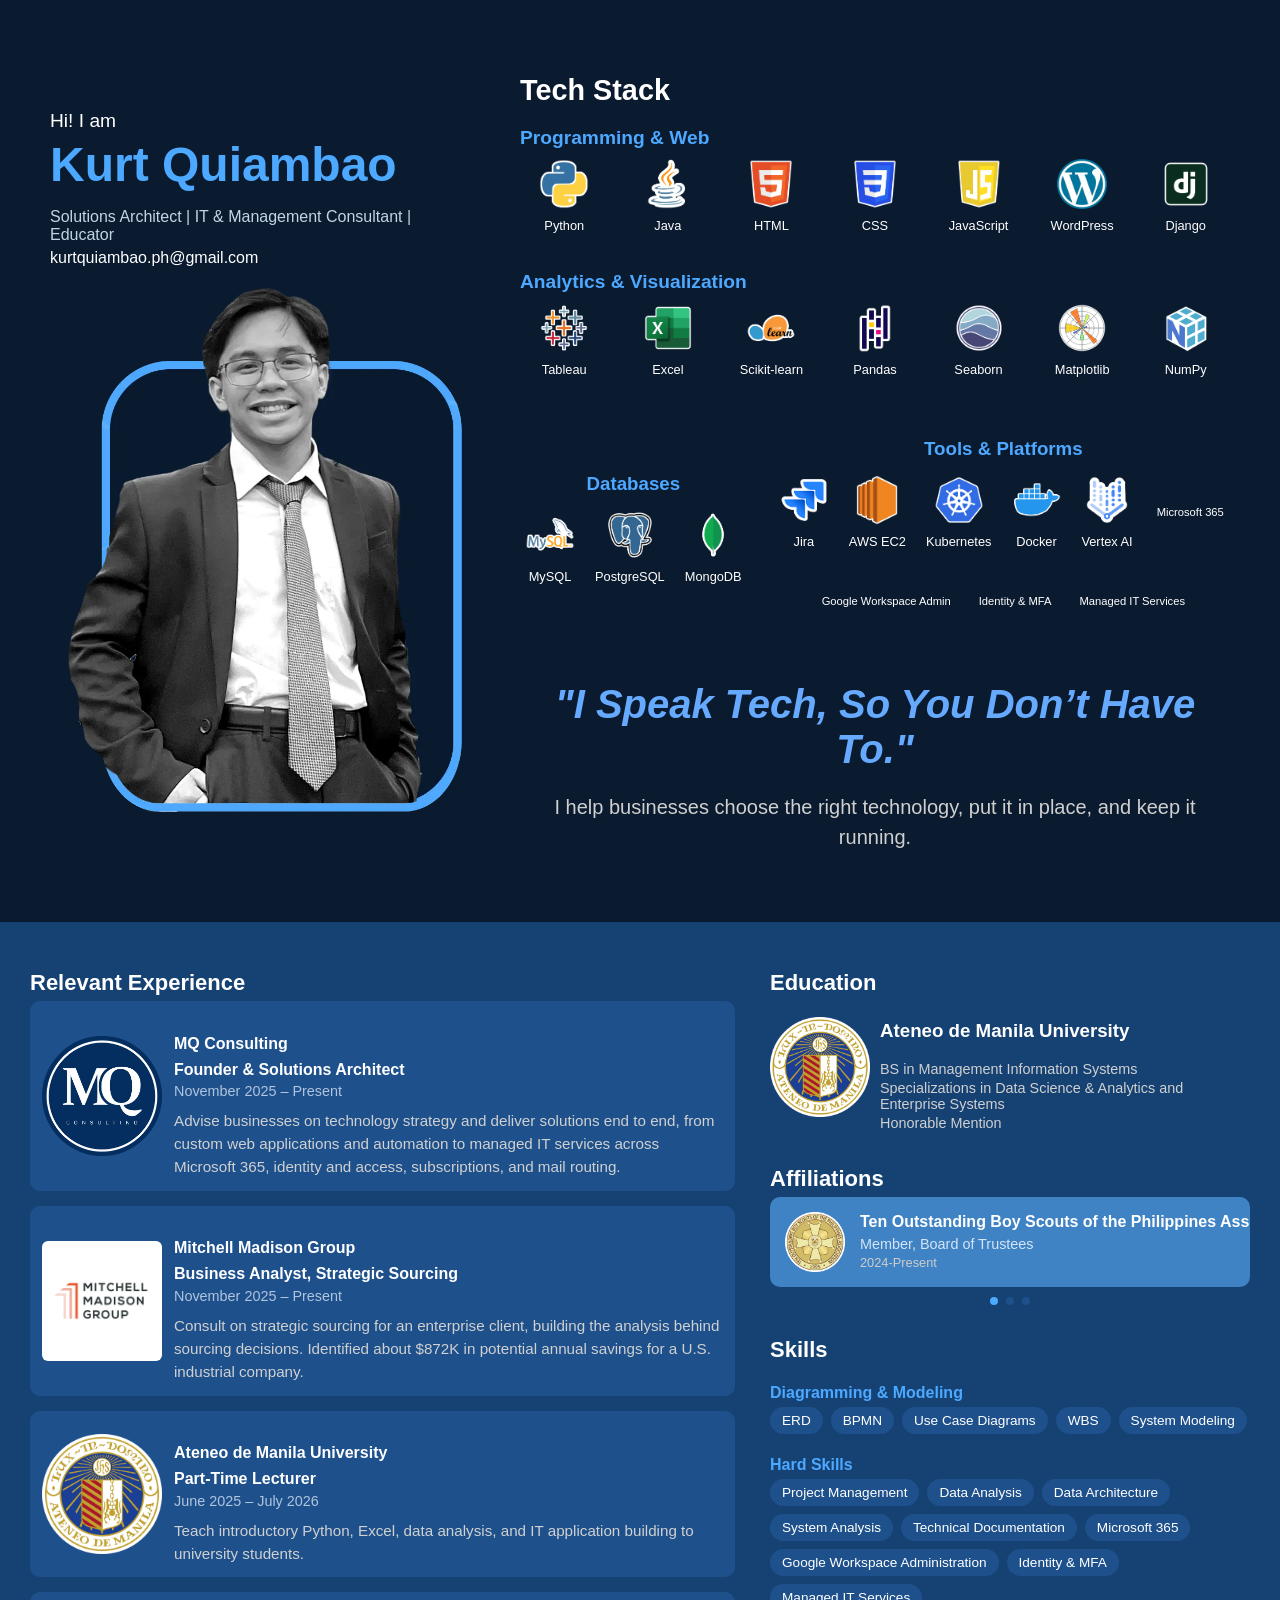
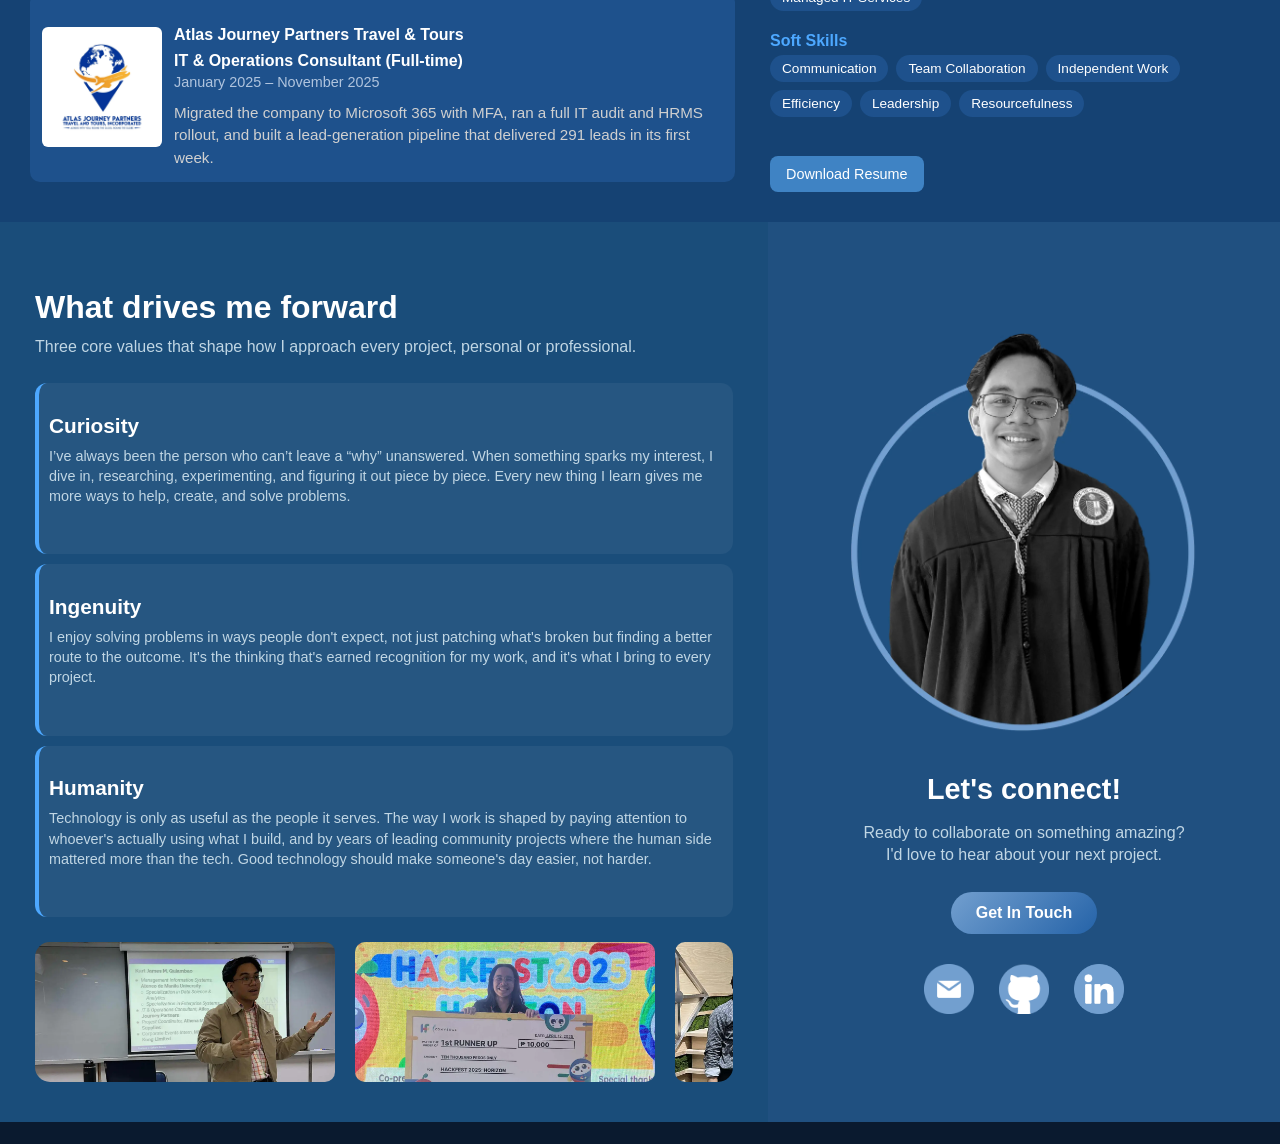
==== commit aea44b5a: "updated" ====
--- a/index.html
+++ b/index.html
@@ -13,7 +13,7 @@
         <div class="intro">
             <p class="small-text">Hi! I am</p>
             <h1>Kurt Quiambao</h1>
-            <p class="roles">IT & Management Consultant | Strategic Sourcing Analyst | Educator</p>
+            <p class="roles">Solutions Architect | IT & Management Consultant | Educator</p>
             <p class="email-text">kurtquiambao.ph@gmail.com</p>
             <a href="#fourth-section">
                 <img src="images/pic.webp" alt="Profile Picture" class="profile-pic">
@@ -140,12 +140,24 @@
                             <img src="images/Logos/vertexai.png" alt="Vertex AI">
                             <p>Vertex AI</p>
                         </div>
+                        <div class="stack-item stack-item-text">
+                            <p>Microsoft 365</p>
+                        </div>
+                        <div class="stack-item stack-item-text">
+                            <p>Google Workspace Admin</p>
+                        </div>
+                        <div class="stack-item stack-item-text">
+                            <p>Identity & MFA</p>
+                        </div>
+                        <div class="stack-item stack-item-text">
+                            <p>Managed IT Services</p>
+                        </div>
                     </div>
                 </div>
             </div>
             <div class="tech-summary">
                 <h3>"I Speak Tech, So You Don’t Have To."</h3>
-                <p>I transform complex business requirements into actionable documentation to keep projects on track.</p>
+                <p>I help businesses choose the right technology, put it in place, and keep it running.</p>
             </div>
         </div>
     </section>
@@ -164,9 +176,9 @@
                         <div class="exp-details">
                             <h4>MQ Consulting</h4>
                             <div class="role"><strong>Founder & Solutions Architect</strong></div>
-                            <div class="time-period">March 2026 – Present</div>
-                            <div class="description">
-                                Solutions Architect specializing in custom web applications, systems design, and technology consulting for businesses.
+                            <div class="time-period">November 2025 – Present</div>
+                            <div class="description">
+                                Advise businesses on technology strategy and deliver solutions end to end, from custom web applications and automation to managed IT services across Microsoft 365, identity and access, subscriptions, and mail routing.
                             </div>
                         </div>
                     </div>
@@ -178,10 +190,10 @@
                         </div>
                         <div class="exp-details">
                             <h4>Mitchell Madison Group</h4>
-                            <div class="role"><strong>Business Analyst (Full-Time)</strong></div>
+                            <div class="role"><strong>Business Analyst, Strategic Sourcing</strong></div>
                             <div class="time-period">November 2025 – Present</div>
                             <div class="description">
-                                Management Consultant with a focus on Strategic Sourcing. Identified $872K USD in potential annual savings for a U.S.-based industrial company.
+                                Consult on strategic sourcing for an enterprise client, building the analysis behind sourcing decisions. Identified about $872K in potential annual savings for a U.S. industrial company.
                             </div>
                         </div>
                     </div>
@@ -196,7 +208,7 @@
                             <div class="role"><strong>Part-Time Lecturer</strong></div>
                             <div class="time-period">June 2025 – July 2026</div>
                             <div class="description">
-                                Taught introductory Python, Excel, data analysis, and IT application building to university students.
+                                Teach introductory Python, Excel, data analysis, and IT application building to university students.
                             </div>
                         </div>
                     </div>
@@ -211,7 +223,7 @@
                             <div class="role"><strong>IT & Operations Consultant (Full-time)</strong></div>
                             <div class="time-period">January 2025 – November 2025</div>
                             <div class="description">
-                                Implemented IT systems and generated 291 sales leads in the first week of a new lead-generation pipeline.
+                                Migrated the company to Microsoft 365 with MFA, ran a full IT audit and HRMS rollout, and built a lead-generation pipeline that delivered 291 leads in its first week.
                             </div>
                         </div>
                     </div>
@@ -226,7 +238,7 @@
                             <div class="role"><strong>Systems Analyst (Capstone Project)</strong></div>
                             <div class="time-period">August 2024 – April 2025</div>
                             <div class="description">
-                                Led process improvement and automation initiatives for a growing signage and printing company.
+                                Documented and reengineered business processes, then built a spreadsheet-based app (Apps Script) to automate them for a signage and printing company.
                             </div>
                         </div>
                     </div>
@@ -241,7 +253,7 @@
                             <div class="role"><strong>Project Coordinator (Project-based)</strong></div>
                             <div class="time-period">October 2024 – December 2024</div>
                             <div class="description">
-                                Managed 597 sales and procurement accounts while implementing reporting and workflow improvements.
+                                Managed 597 sales and procurement accounts and introduced automated status reporting for a U.S. consulting firm.
                             </div>
                         </div>
                     </div>
@@ -256,27 +268,12 @@
                             <div class="role"><strong>QA Analyst/Tester (Internship)</strong></div>
                             <div class="time-period">June 2024 – August 2024</div>
                             <div class="description">
-                                Supported the launch of a global platform through QA, UAT, and Python-based test automation.
+                                Supported a global platform launch through QA, UAT, and Python test automation that cut manual workload 70%.
                             </div>
                         </div>
                     </div>
 
                     <!-- Experience 8 -->
-                    <div class="experience-card">
-                        <div class="exp-logo">
-                            <img src="images/Logos/icope.webp" alt="International Centre of Professional Entrepreneurs">
-                        </div>
-                        <div class="exp-details">
-                            <h4>International Centre of Professional Entrepreneurs</h4>
-                            <div class="role"><strong>Project Coordinator (Project-based)</strong></div>
-                            <div class="time-period">March 2024 – May 2024</div>
-                            <div class="description">
-                                Defined technical requirements for a corporate website redevelopment project.
-                            </div>
-                        </div>
-                    </div>
-
-                    <!-- Experience 9 -->
                     <div class="experience-card">
                         <div class="exp-logo">
                             <img src="images/Logos/bsp.webp" alt="Boy Scouts of the Philippines">
@@ -286,7 +283,7 @@
                             <div class="role"><strong>Project Coordinator/Developer (Project-based)</strong></div>
                             <div class="time-period">June 2023 – May 2024</div>
                             <div class="description">
-                                Developed a membership registration system prototype for a national organization.
+                                Built a full-stack membership registration system (Django, relational database design) for a national organization.
                             </div>
                         </div>
                     </div>
@@ -379,6 +376,10 @@
                             <span class="skill-tag">Data Architecture</span>
                             <span class="skill-tag">System Analysis</span>
                             <span class="skill-tag">Technical Documentation</span>
+                            <span class="skill-tag">Microsoft 365</span>
+                            <span class="skill-tag">Google Workspace Administration</span>
+                            <span class="skill-tag">Identity & MFA</span>
+                            <span class="skill-tag">Managed IT Services</span>
                         </div>
                     </div>
                     <div class="skill-category">
@@ -396,7 +397,7 @@
 
                 <!-- Buttons -->
                 <div class="action-buttons">
-                    <a href="https://drive.google.com/drive/folders/1VXIIlb9oYev-2tcq0dSpaYb6MFDKooFL?usp=sharing" target="_blank" class="btn">Download Resume</a>
+                    <a href="https://drive.google.com/file/d/14Uo0seBM-wpbCv4zEji3IbNMKC4_a94W/view?usp=sharing" target="_blank" class="btn">Download Resume</a>
                     <button class="btn" onclick="document.getElementById('projects').scrollIntoView({ behavior: 'smooth' });" hidden>
                         View Projects
                     </button>
@@ -480,12 +481,12 @@
 
                     <div class="value-item">
                         <h3>Ingenuity</h3>
-                        <p>I’ve always enjoyed solving problems in ways that surprise people, not just fixing what’s broken but finding smarter, faster, and more impactful ways forward. This creative thinking has helped me stand out in my field and earn awards for my work. It’s the same mindset I’ll bring to your company, turning challenges into opportunities and crafting solutions that help your brand stand out.</p>
+                        <p>I enjoy solving problems in ways people don't expect, not just patching what's broken but finding a better route to the outcome. It's the thinking that's earned recognition for my work, and it's what I bring to every project.</p>
                     </div>
 
                     <div class="value-item">
                         <h3>Humanity</h3>
-                        <p>At the heart of everything I do, I understand that technology is only as valuable as the people it serves. My approach is shaped by real human connections, empathy for users, and years of leadership experience in community projects and collaborative environments. Innovation should always uplift, inspire, and create better opportunities.</p>
+                        <p>Technology is only as useful as the people it serves. The way I work is shaped by paying attention to whoever's actually using what I build, and by years of leading community projects where the human side mattered more than the tech. Good technology should make someone's day easier, not harder.</p>
                     </div>
                 </div>
             </div>
--- a/style.css
+++ b/style.css
@@ -234,6 +234,21 @@
 
 .stack-item:hover {
     transform: scale(1.1);
+}
+
+.stack-item-text {
+    display: flex;
+    align-items: center;
+    justify-content: center;
+    min-width: 50px;
+    min-height: 50px;
+    padding: 0 4px;
+}
+
+.stack-item-text p {
+    font-size: 0.7rem;
+    line-height: 1.2;
+    margin-top: 0;
 }
 .tech-summary {
     text-align: center;
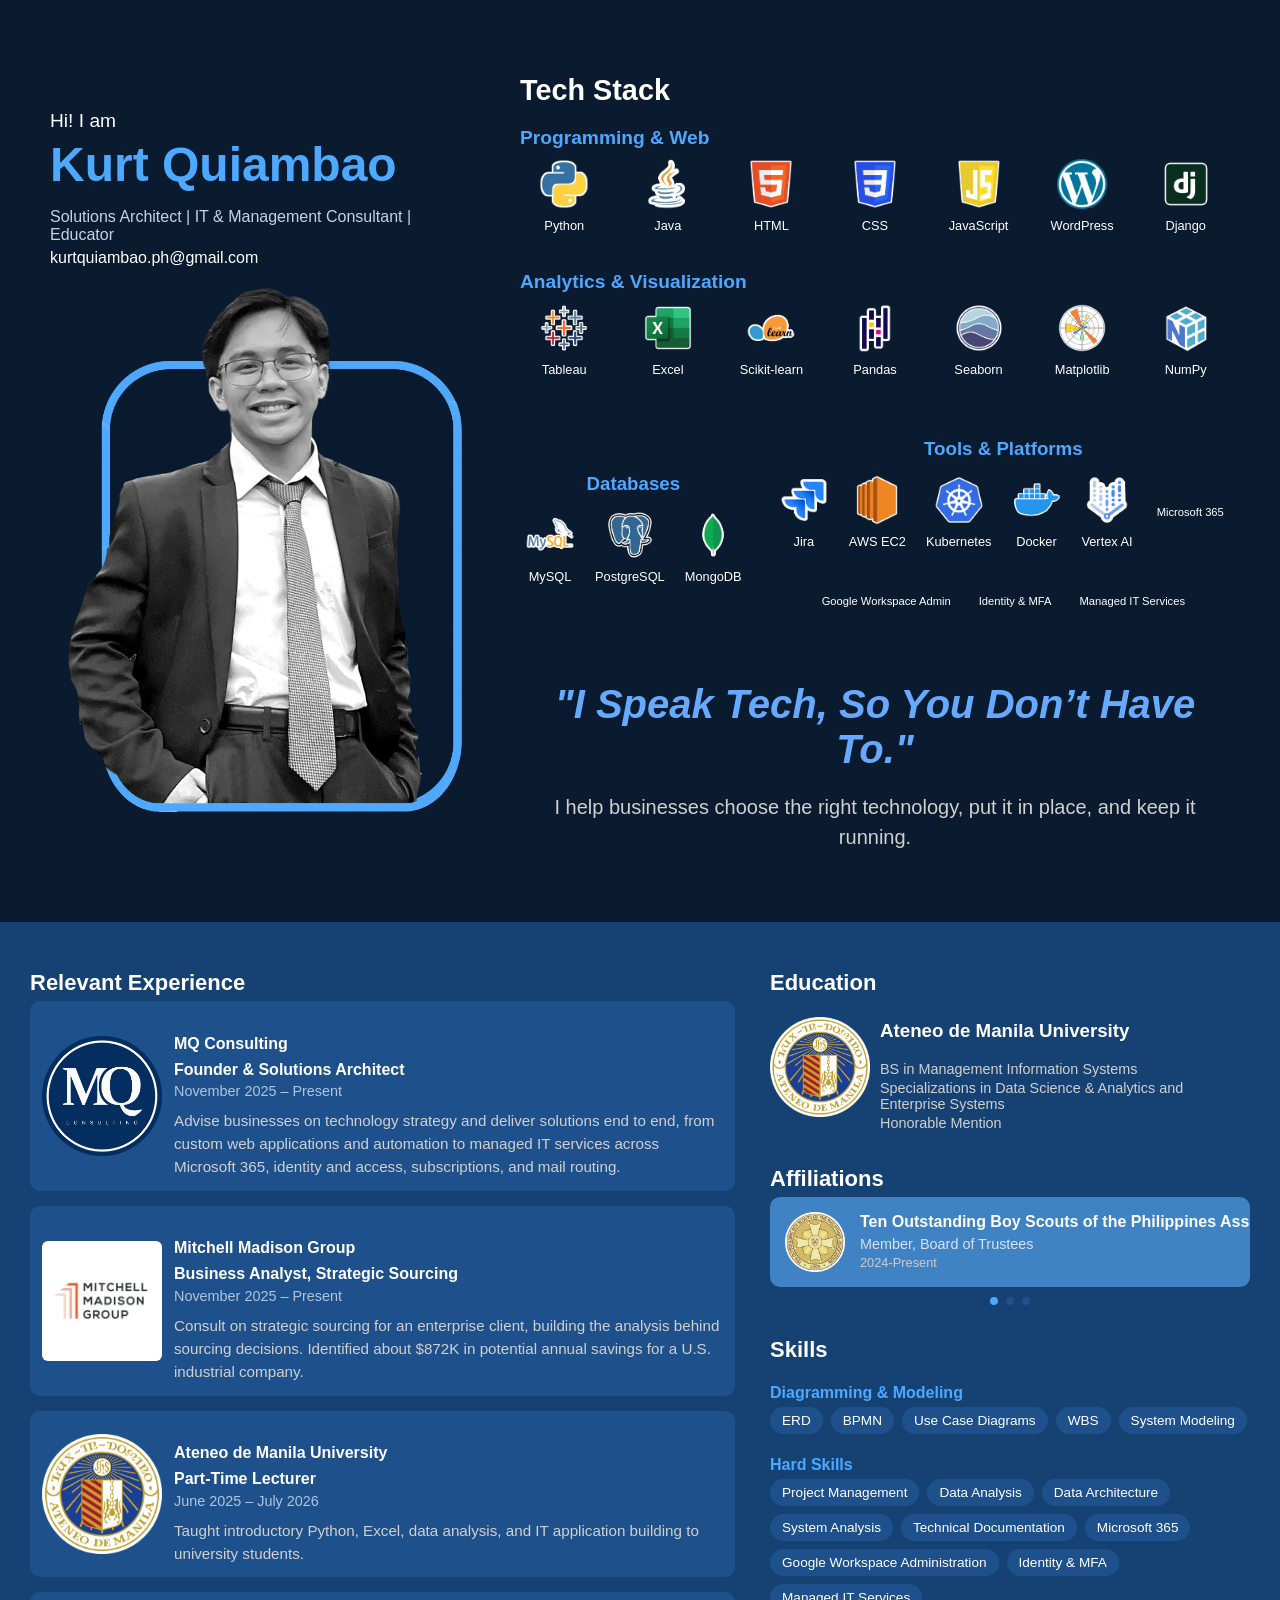
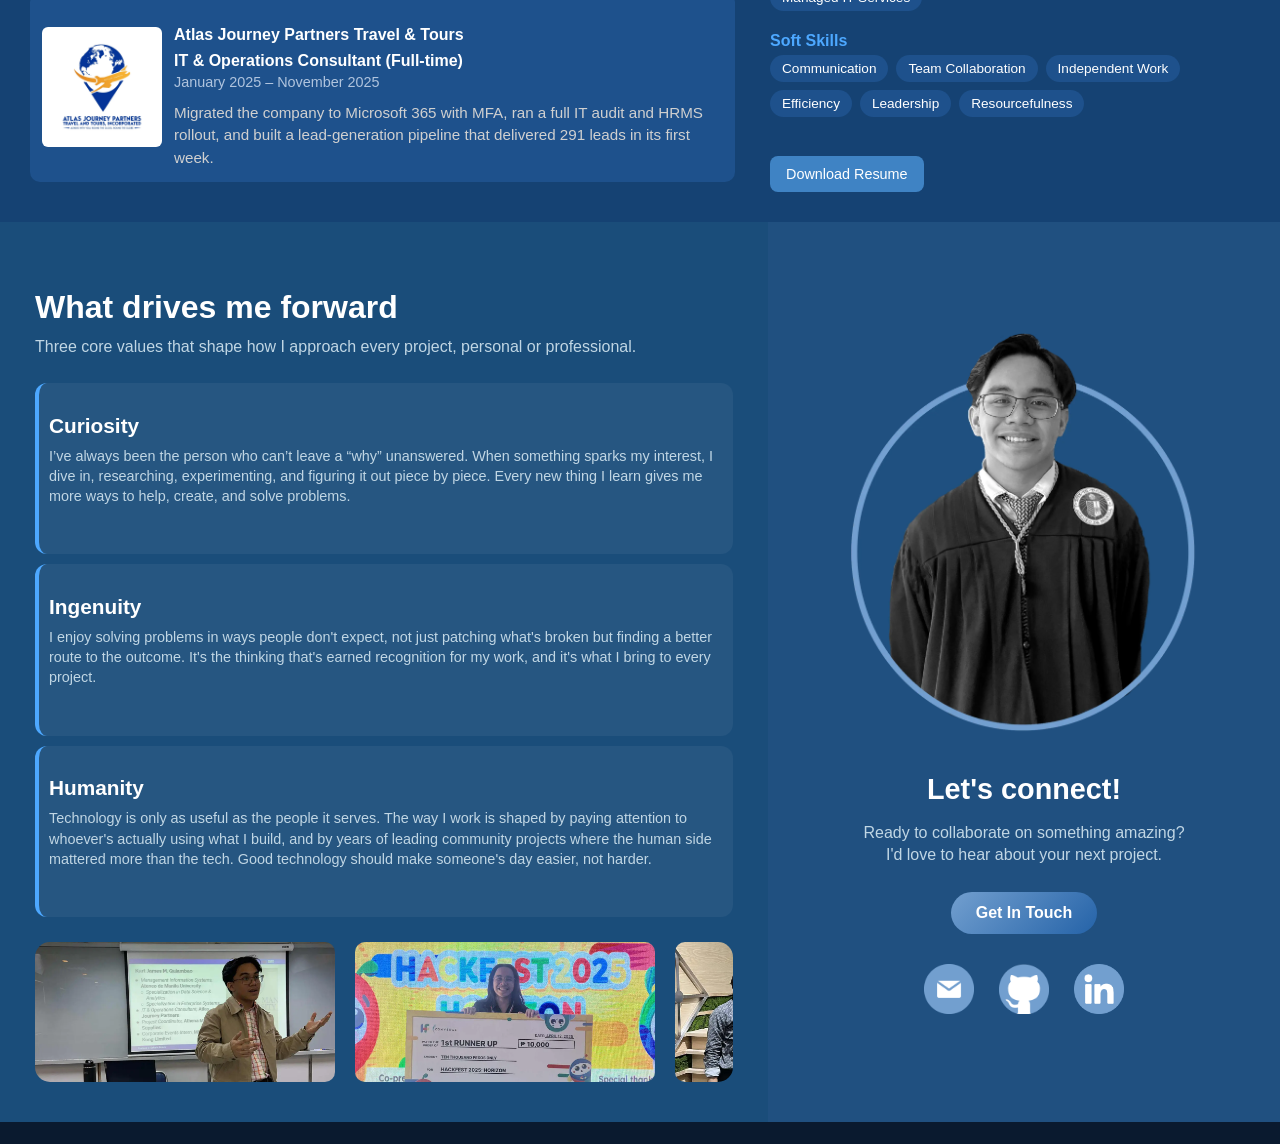
==== commit b26eaf50: "tense" ====
--- a/index.html
+++ b/index.html
@@ -208,7 +208,7 @@
                             <div class="role"><strong>Part-Time Lecturer</strong></div>
                             <div class="time-period">June 2025 – July 2026</div>
                             <div class="description">
-                                Teach introductory Python, Excel, data analysis, and IT application building to university students.
+                                Taught introductory Python, Excel, data analysis, and IT application building to university students.
                             </div>
                         </div>
                     </div>
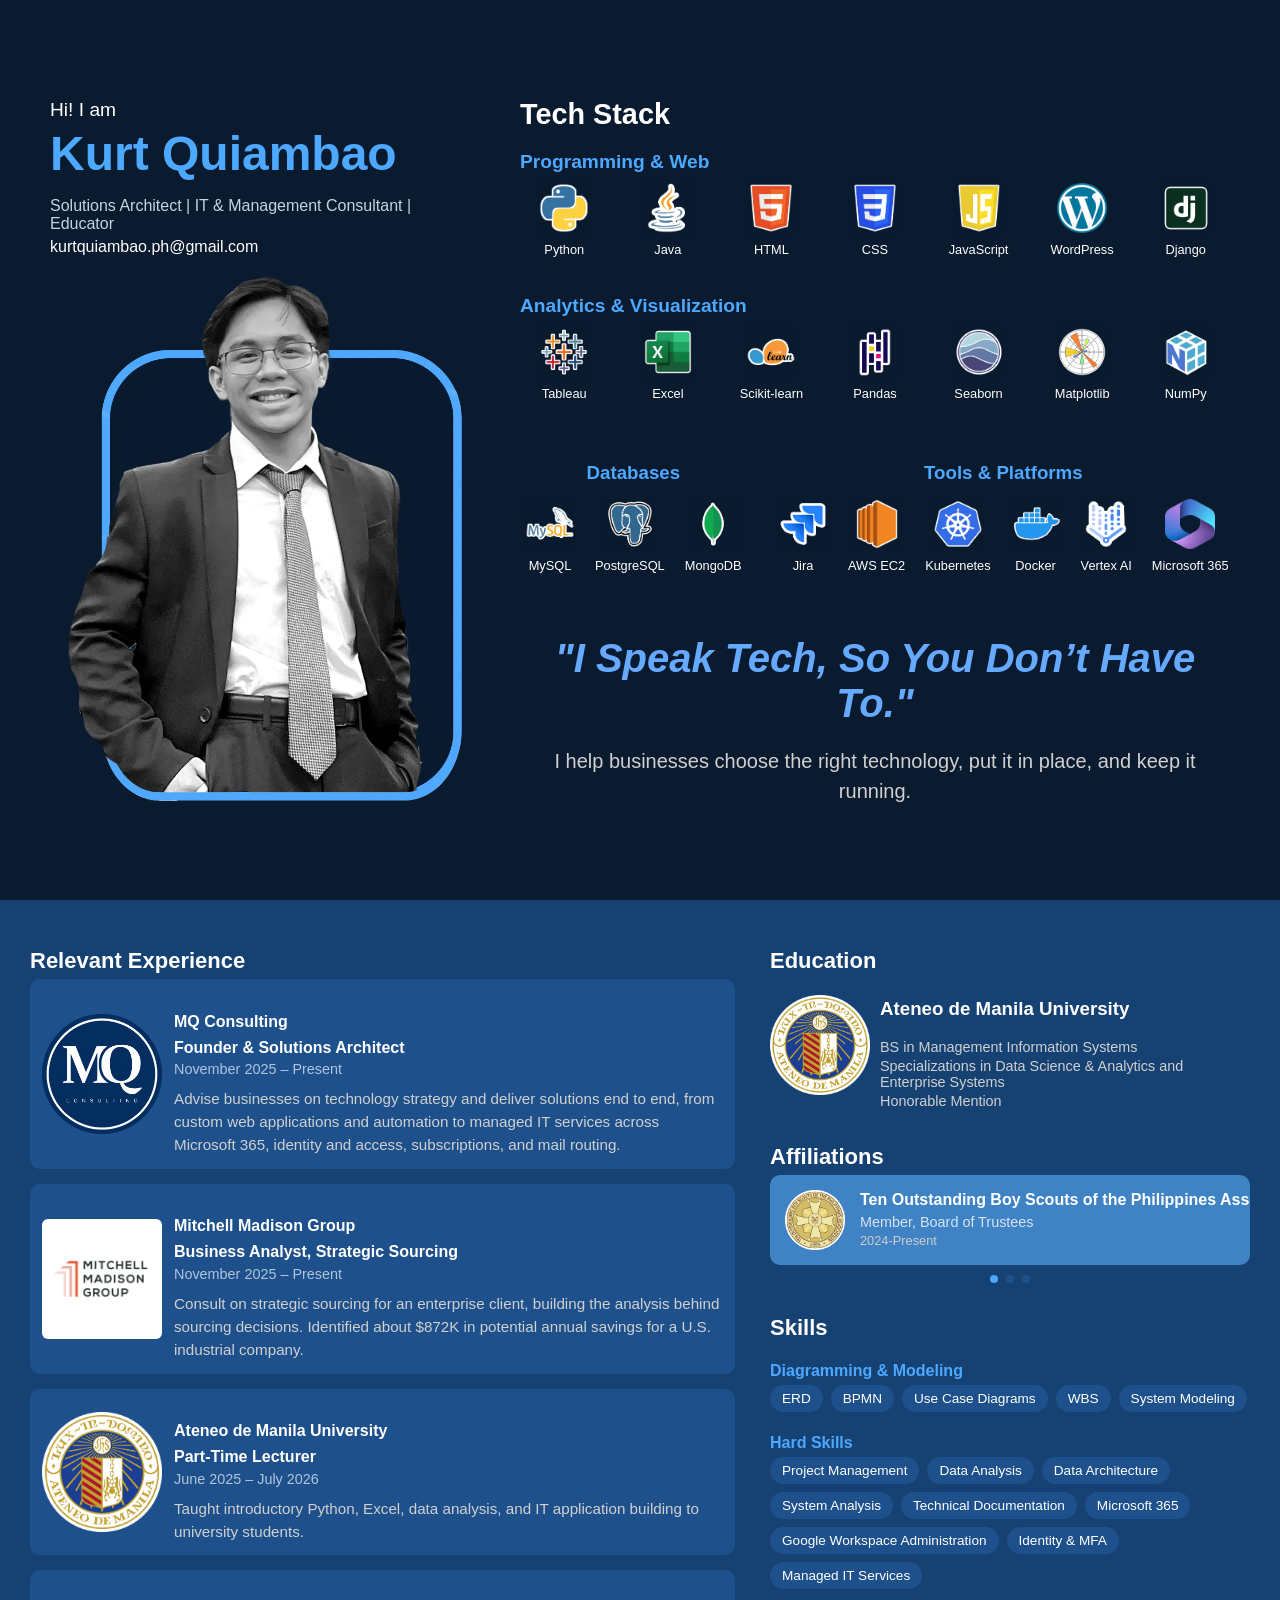
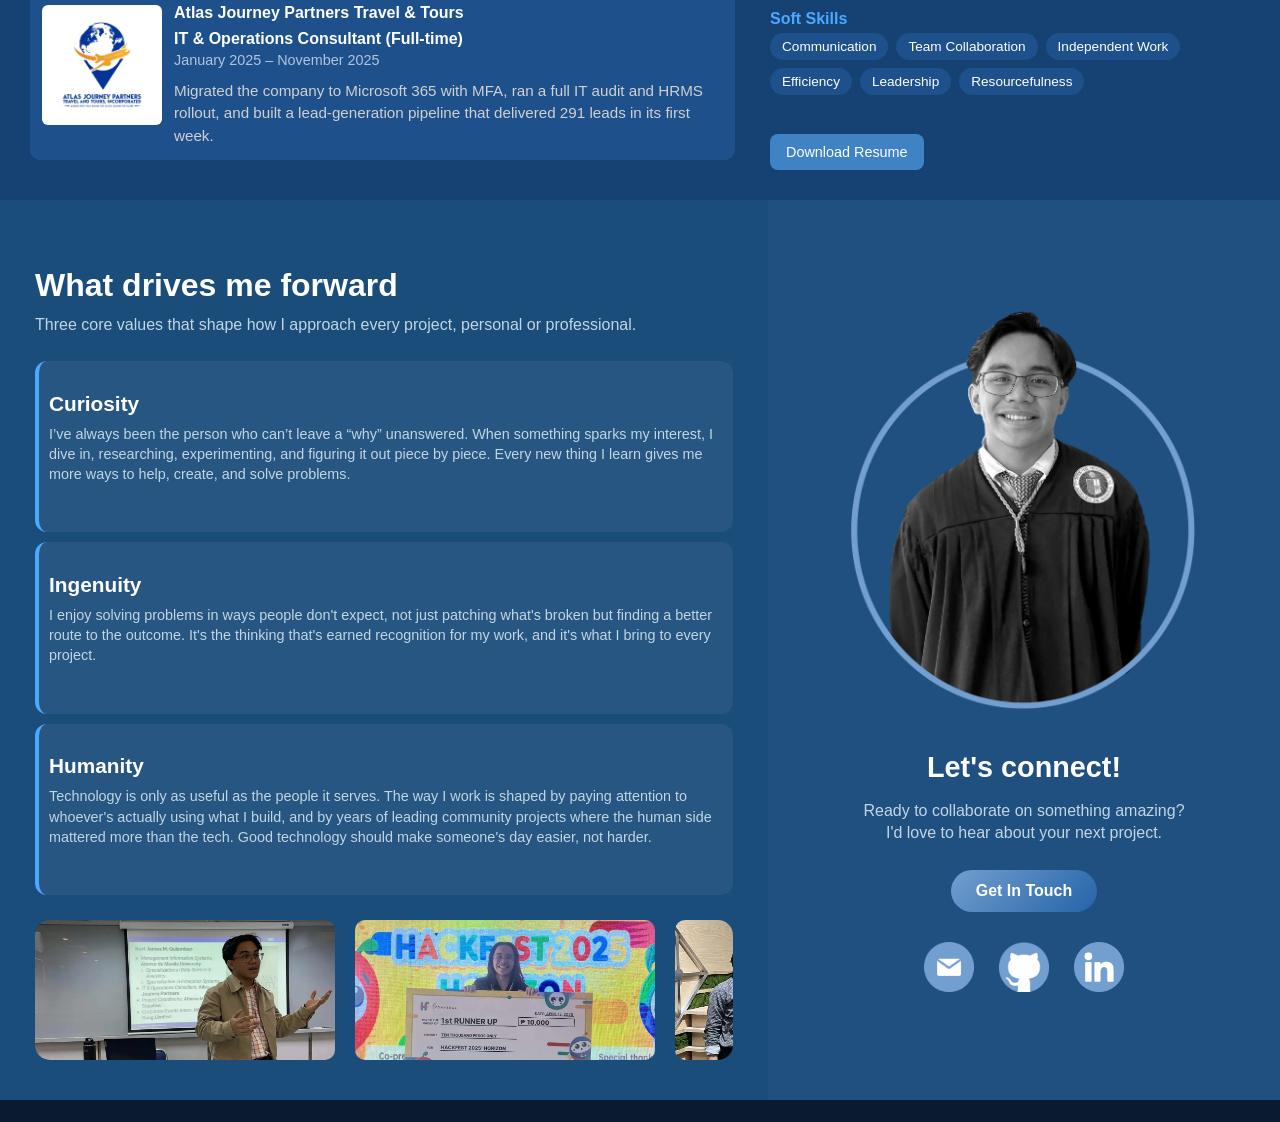
==== commit 124ebbdb: "lean" ====
--- a/index.html
+++ b/index.html
@@ -28,23 +28,23 @@
                 <h3>Programming & Web</h3>
                 <div class="stack-grid">
                     <div class="stack-item">
-                        <img src="images/Logos/python.png" alt="Python">
+                        <img src="images/Logos/python.webp" alt="Python">
                         <p>Python</p>
                     </div>
                     <div class="stack-item">
-                        <img src="images/Logos/java.png" alt="Java">
+                        <img src="images/Logos/java.webp" alt="Java">
                         <p>Java</p>
                     </div>
                     <div class="stack-item">
-                        <img src="images/Logos/html.png" alt="HTML">
+                        <img src="images/Logos/html.webp" alt="HTML">
                         <p>HTML</p>
                     </div>
                     <div class="stack-item">
-                        <img src="images/Logos/css.png" alt="CSS">
+                        <img src="images/Logos/css.webp" alt="CSS">
                         <p>CSS</p>
                     </div>
                     <div class="stack-item">
-                        <img src="images/Logos/javascript.png" alt="JavaScript">
+                        <img src="images/Logos/javascript.webp" alt="JavaScript">
                         <p>JavaScript</p>
                     </div>
                     <div class="stack-item">
@@ -53,7 +53,7 @@
                     </div>
                     <div class="stack-item">
                         <a href="https://static01.nyt.com/images/2012/12/25/arts/JpDJANGO/JpDJANGO-superJumbo-v2.jpg" target="blank">
-                        <img src="images/Logos/django.png" alt="Django">
+                        <img src="images/Logos/django.webp" alt="Django">
                         </a>
                         <p>Django</p>
                     </div>
@@ -64,33 +64,33 @@
                 <h3>Analytics & Visualization</h3>
                 <div class="stack-grid">
                     <div class="stack-item">
-                        <img src="images/Logos/tableau.png" alt="Tableau">
+                        <img src="images/Logos/tableau.webp" alt="Tableau">
                         <p>Tableau</p>
                     </div>
                     <div class="stack-item">
-                        <img src="images/Logos/excel.png" alt="Excel">
+                        <img src="images/Logos/excel.webp" alt="Excel">
                         <p>Excel</p>
                     </div>
                     <div class="stack-item">
-                        <img src="images/Logos/scikitlearn.png" alt="Scikit-learn">
+                        <img src="images/Logos/scikitlearn.webp" alt="Scikit-learn">
                         <p>Scikit-learn</p>
                     </div>
                     <div class="stack-item">
                         <a href="https://media.hswstatic.com/eyJidWNrZXQiOiJjb250ZW50Lmhzd3N0YXRpYy5jb20iLCJrZXkiOiJnaWZcL3BhbmRhaGFiaXRhdC0xLmpwZyIsImVkaXRzIjp7InJlc2l6ZSI6eyJ3aWR0aCI6ODI4fX19" target="blank">
-                        <img src="images/Logos/pandas.png" alt="Pandas">
+                        <img src="images/Logos/pandas.webp" alt="Pandas">
                         </a>
                         <p>Pandas</p>
                     </div>
                     <div class="stack-item">
-                        <img src="images/Logos/seaborn.png" alt="Seaborn">
+                        <img src="images/Logos/seaborn.webp" alt="Seaborn">
                         <p>Seaborn</p>
                     </div>
                     <div class="stack-item">
-                        <img src="images/Logos/matplotlib.png" alt="Matplotlib">
+                        <img src="images/Logos/matplotlib.webp" alt="Matplotlib">
                         <p>Matplotlib</p>
                     </div>
                     <div class="stack-item">
-                        <img src="images/Logos/numpy.png" alt="NumPy">
+                        <img src="images/Logos/numpy.webp" alt="NumPy">
                         <p>NumPy</p>
                     </div>
                 </div>
@@ -102,15 +102,15 @@
                     <h3>Databases</h3>
                     <div class="db-logos">
                         <div class="stack-item">
-                            <img src="images/Logos/mysql.png" alt="MySQL">
+                            <img src="images/Logos/mysql.webp" alt="MySQL">
                             <p>MySQL</p>
                         </div>
                         <div class="stack-item">
-                            <img src="images/Logos/postgresql.png" alt="PostgreSQL">
+                            <img src="images/Logos/postgresql.webp" alt="PostgreSQL">
                             <p>PostgreSQL</p>
                         </div>
                         <div class="stack-item">
-                            <img src="images/Logos/mongodb.png" alt="MongoDB">
+                            <img src="images/Logos/mongodb.webp" alt="MongoDB">
                             <p>MongoDB</p>
                         </div>
                     </div>
@@ -121,36 +121,28 @@
                     <h3>Tools & Platforms</h3>
                     <div class="tools-logos">
                         <div class="stack-item">
-                            <img src="images/Logos/jira.png" alt="Jira">
+                            <img src="images/Logos/jira.webp" alt="Jira">
                             <p>Jira</p>
                         </div>
                         <div class="stack-item">
-                            <img src="images/Logos/ec2.png" alt="AWS EC2">
+                            <img src="images/Logos/ec2.webp" alt="AWS EC2">
                             <p>AWS EC2</p>
                         </div>
                         <div class="stack-item">
-                            <img src="images/Logos/kubernetes.png" alt="Kubernetes">
+                            <img src="images/Logos/kubernetes.webp" alt="Kubernetes">
                             <p>Kubernetes</p>
                         </div>
                         <div class="stack-item">
-                            <img src="images/Logos/docker.png" alt="Docker">
+                            <img src="images/Logos/docker.webp" alt="Docker">
                             <p>Docker</p>
                         </div>
                         <div class="stack-item">
-                            <img src="images/Logos/vertexai.png" alt="Vertex AI">
+                            <img src="images/Logos/vertexai.webp" alt="Vertex AI">
                             <p>Vertex AI</p>
                         </div>
-                        <div class="stack-item stack-item-text">
+                        <div class="stack-item">
+                            <img src="images/Logos/m365.webp" alt="Microsoft 365">
                             <p>Microsoft 365</p>
-                        </div>
-                        <div class="stack-item stack-item-text">
-                            <p>Google Workspace Admin</p>
-                        </div>
-                        <div class="stack-item stack-item-text">
-                            <p>Identity & MFA</p>
-                        </div>
-                        <div class="stack-item stack-item-text">
-                            <p>Managed IT Services</p>
                         </div>
                     </div>
                 </div>
@@ -325,7 +317,7 @@
                             <!-- Affiliation Card 2 -->
                             <div class="affiliation-card">
                                 <div class="affiliation-logo">
-                                    <img src="images/Logos/racsadp.png" alt="racsadp">
+                                    <img src="images/Logos/racsadp.webp" alt="racsadp">
                                 </div>
                                 <div class="affiliation-details">
                                     <h4>Rotaract Club of San Antonio de Padua</h4>
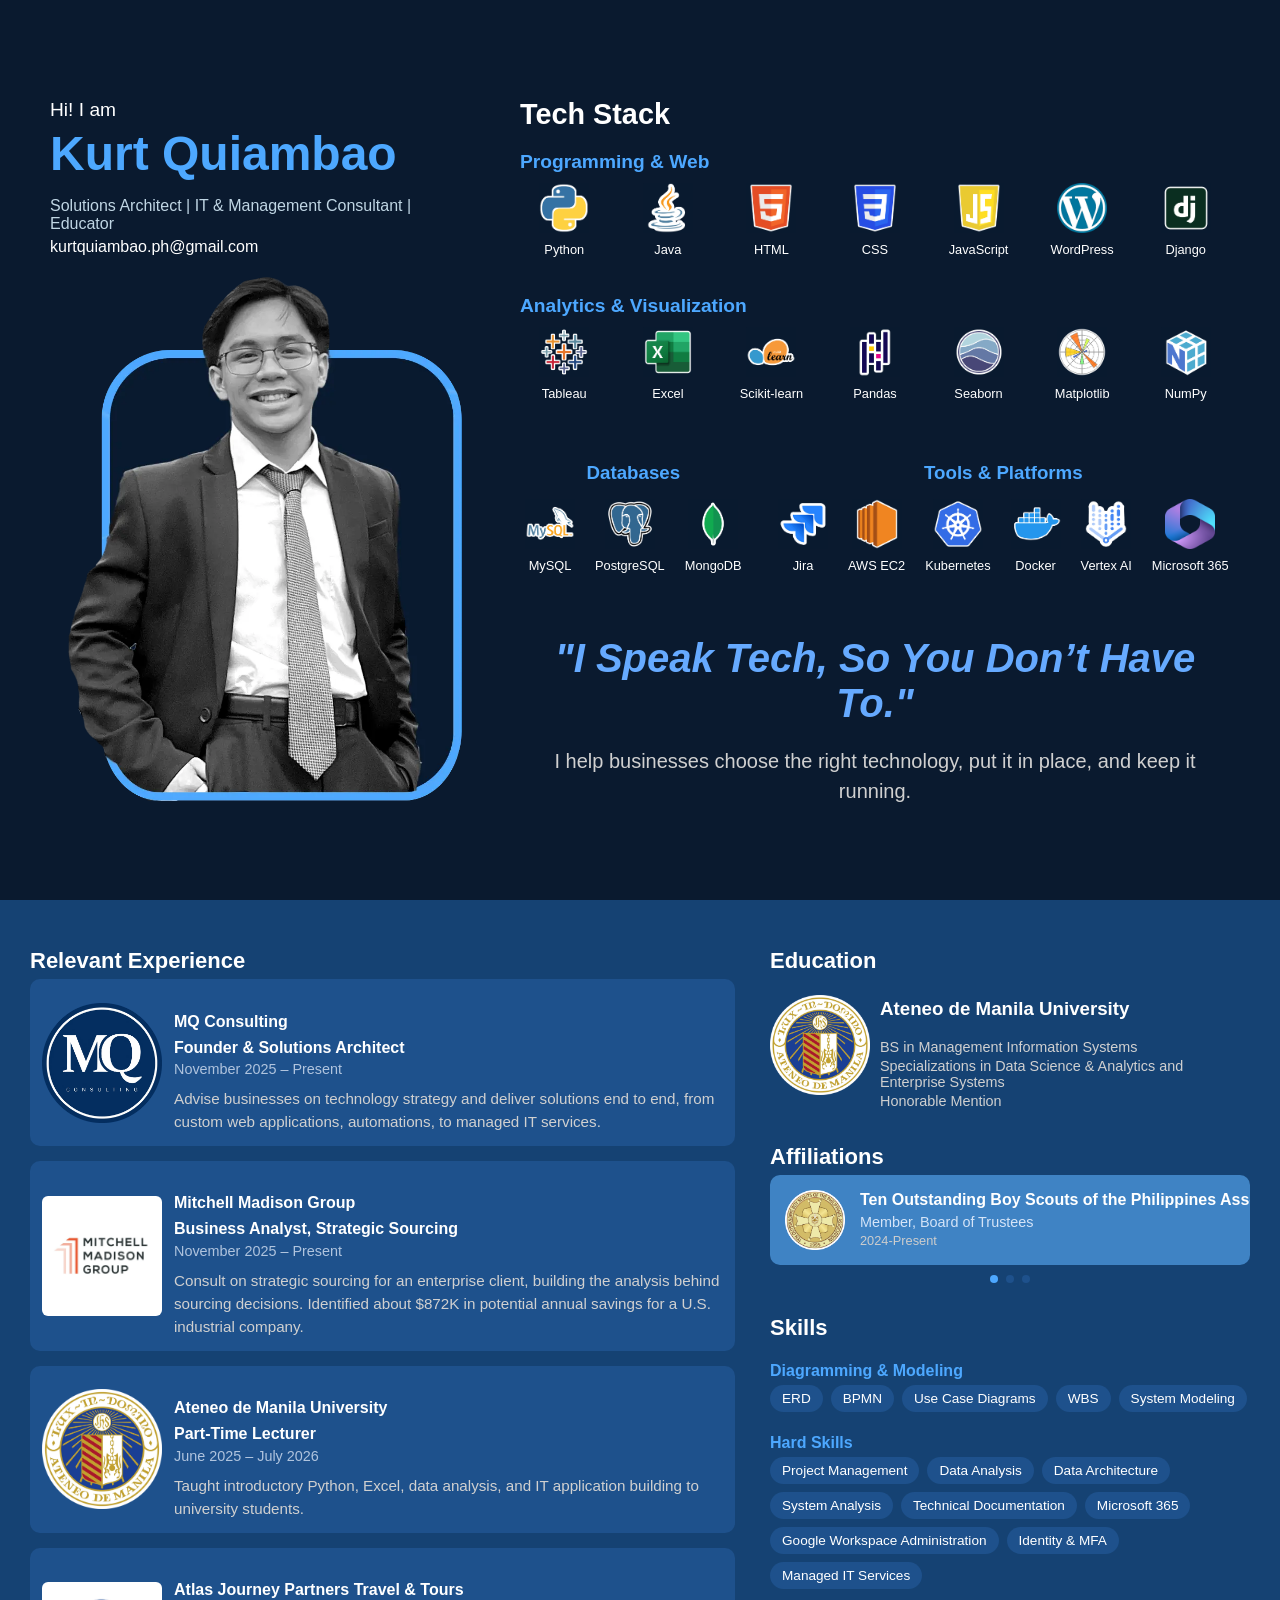
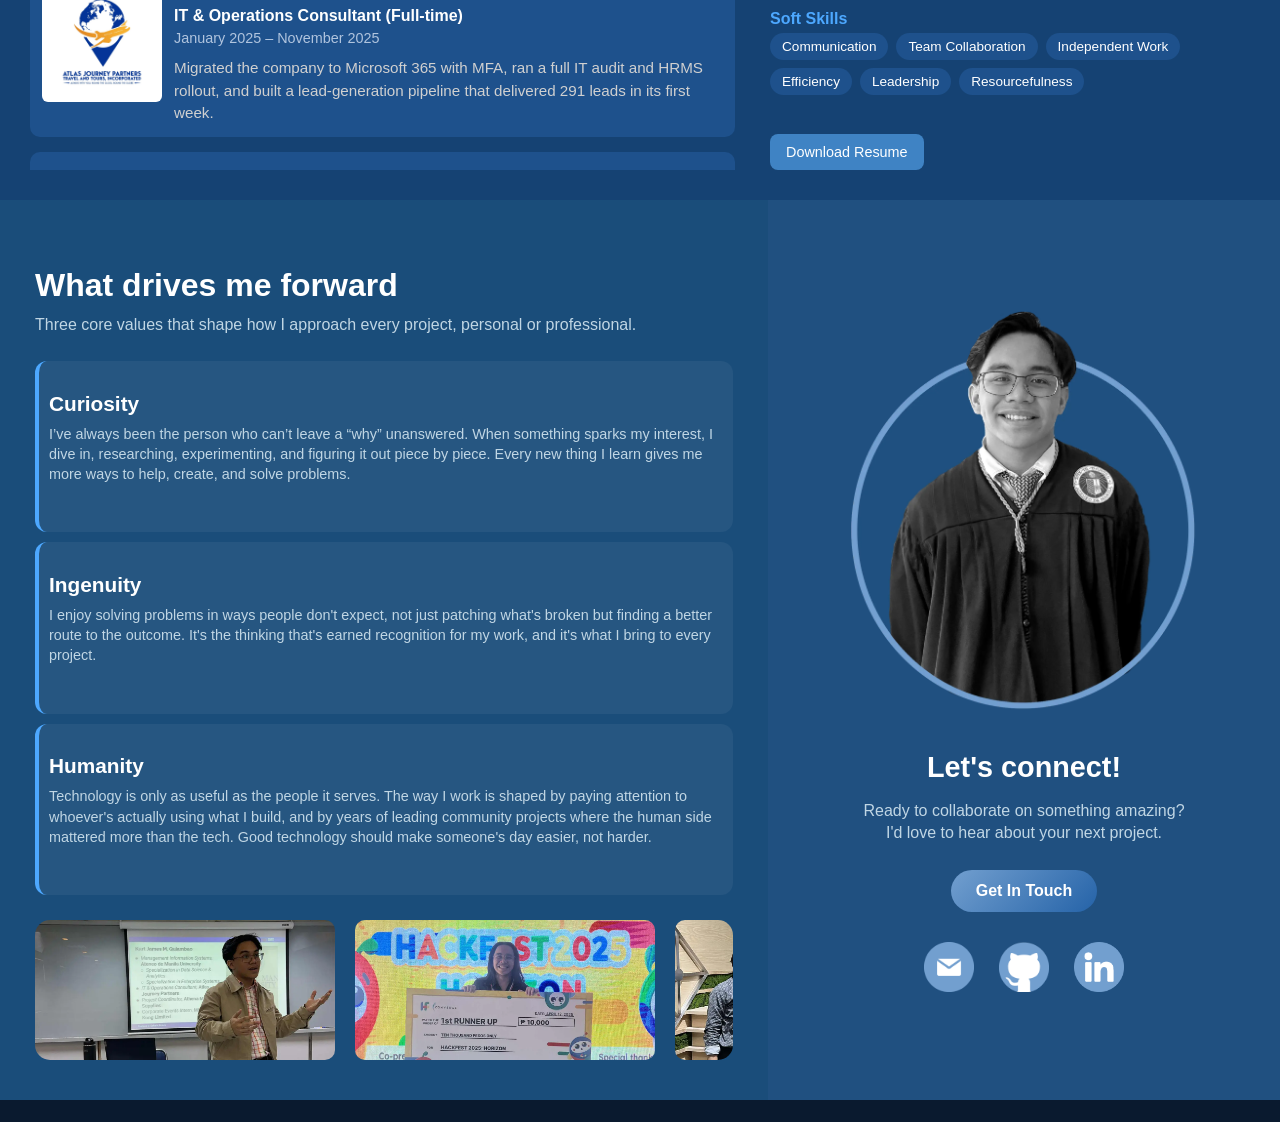
==== commit 99a75fbc: "leaner" ====
--- a/index.html
+++ b/index.html
@@ -170,7 +170,7 @@
                             <div class="role"><strong>Founder & Solutions Architect</strong></div>
                             <div class="time-period">November 2025 – Present</div>
                             <div class="description">
-                                Advise businesses on technology strategy and deliver solutions end to end, from custom web applications and automation to managed IT services across Microsoft 365, identity and access, subscriptions, and mail routing.
+                                Advise businesses on technology strategy and deliver solutions end to end, from custom web applications, automations, to managed IT services.
                             </div>
                         </div>
                     </div>
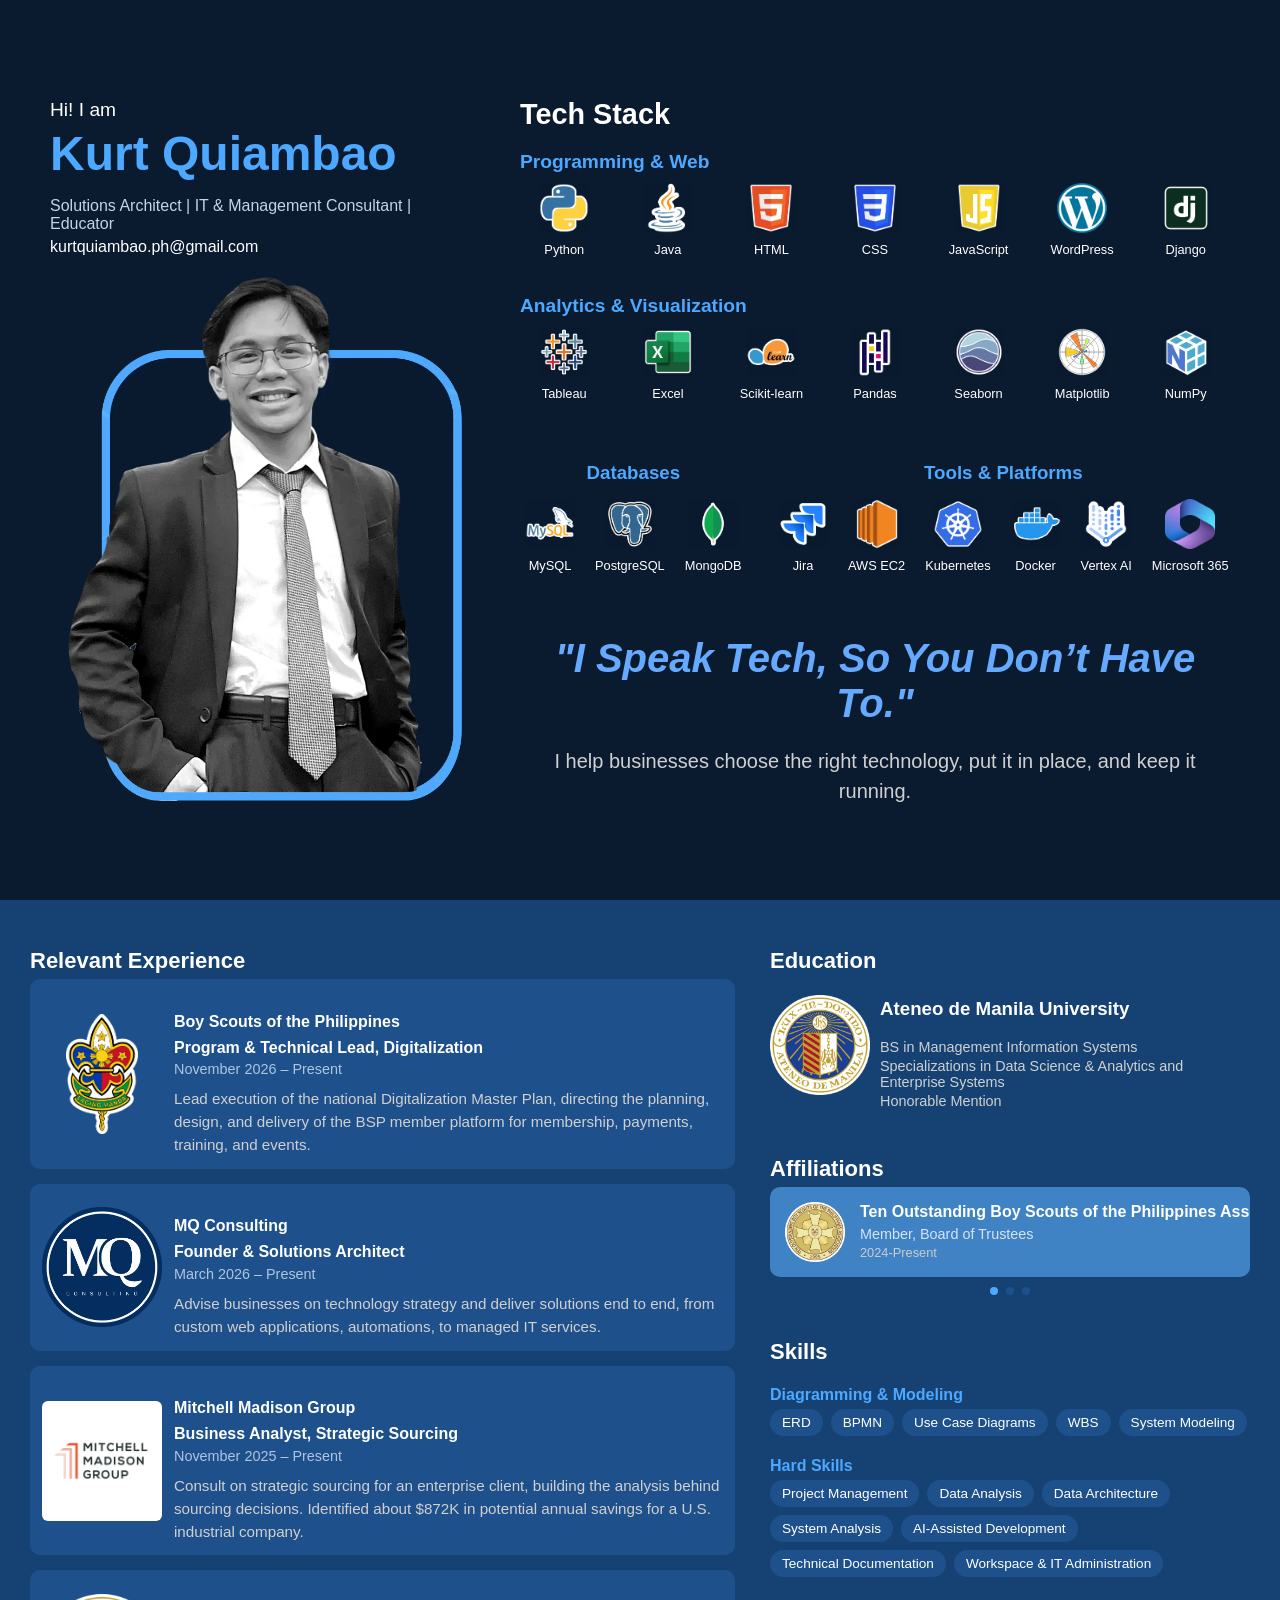
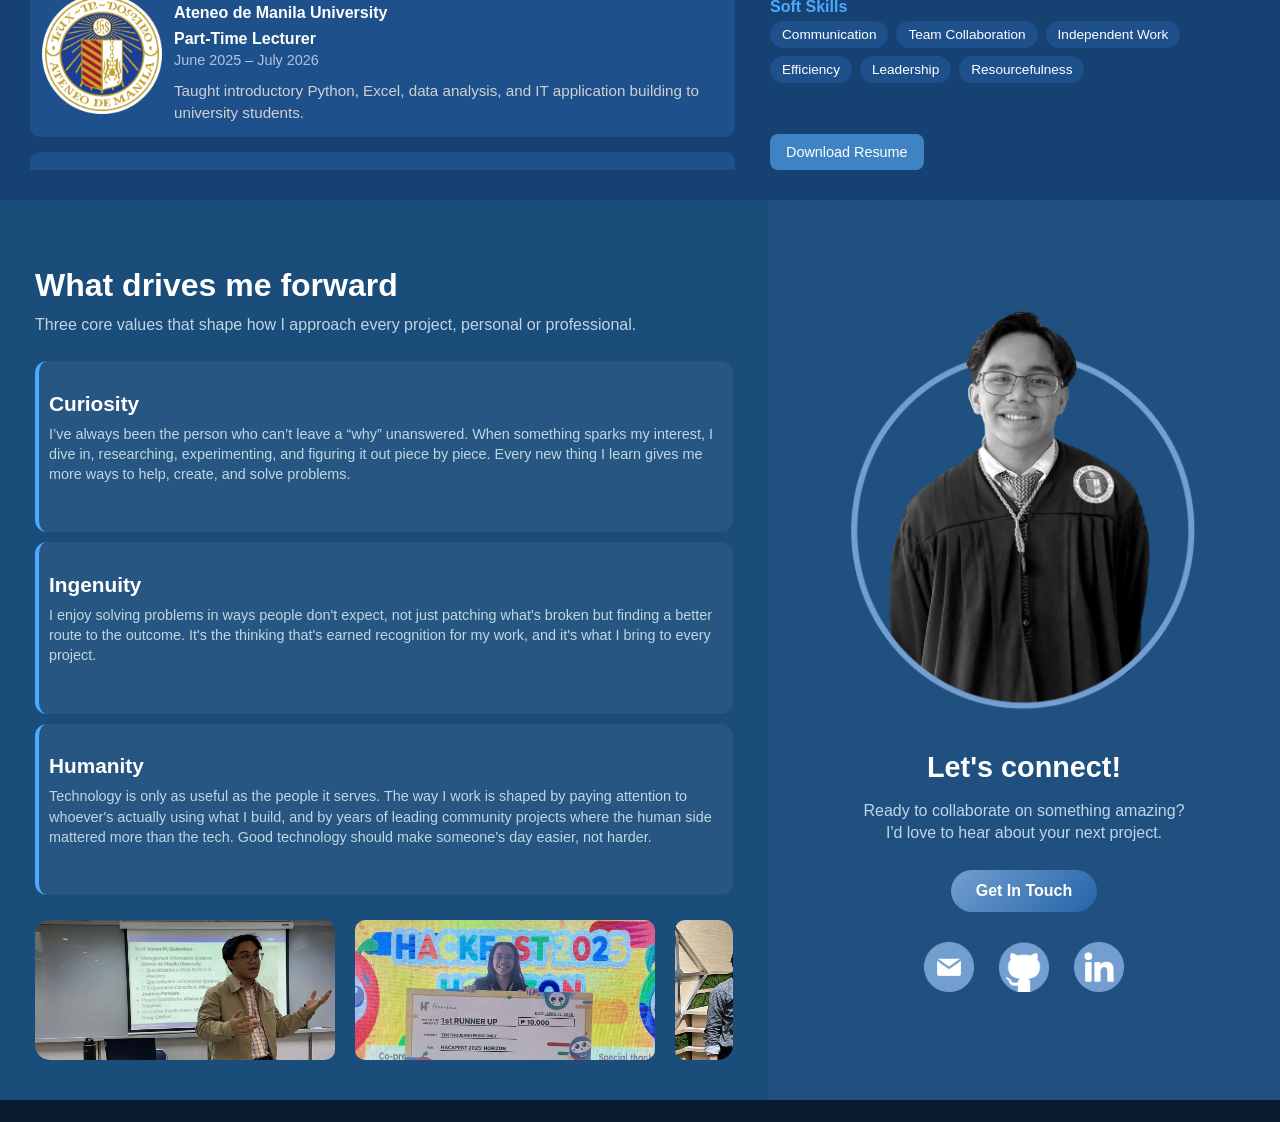
==== commit e86363ea: "Update experience, skills, and resume link - Add BSP Program & Technical Lead (Nov 2026 – Present) a" ====
--- a/index.html
+++ b/index.html
@@ -163,19 +163,34 @@
                     <!-- Experience 1 -->
                     <div class="experience-card">
                         <div class="exp-logo">
+                            <img src="images/Logos/bsp.webp" alt="Boy Scouts of the Philippines">
+                        </div>
+                        <div class="exp-details">
+                            <h4>Boy Scouts of the Philippines</h4>
+                            <div class="role"><strong>Program & Technical Lead, Digitalization</strong></div>
+                            <div class="time-period">November 2026 – Present</div>
+                            <div class="description">
+                                Lead execution of the national Digitalization Master Plan, directing the planning, design, and delivery of the BSP member platform for membership, payments, training, and events.
+                            </div>
+                        </div>
+                    </div>
+
+                    <!-- Experience 2 -->
+                    <div class="experience-card">
+                        <div class="exp-logo">
                             <img src="images/Logos/mq.webp" alt="MQ Consulting">
                         </div>
                         <div class="exp-details">
                             <h4>MQ Consulting</h4>
                             <div class="role"><strong>Founder & Solutions Architect</strong></div>
-                            <div class="time-period">November 2025 – Present</div>
+                            <div class="time-period">March 2026 – Present</div>
                             <div class="description">
                                 Advise businesses on technology strategy and deliver solutions end to end, from custom web applications, automations, to managed IT services.
                             </div>
                         </div>
                     </div>
 
-                    <!-- Experience 2 -->
+                    <!-- Experience 3 -->
                     <div class="experience-card">
                         <div class="exp-logo">
                             <img src="images/Logos/mmg.webp" alt="Mitchell Madison Group">
@@ -190,7 +205,7 @@
                         </div>
                     </div>
 
-                    <!-- Experience 3 -->
+                    <!-- Experience 4 -->
                     <div class="experience-card">
                         <div class="exp-logo">
                             <img src="images/Logos/admu.webp" alt="Ateneo de Manila University">
@@ -205,7 +220,7 @@
                         </div>
                     </div>
 
-                    <!-- Experience 4 -->
+                    <!-- Experience 5 -->
                     <div class="experience-card">
                         <div class="exp-logo">
                             <img src="images/Logos/atlas.webp" alt="Atlas Journey Partners Travel & Tours">
@@ -220,7 +235,7 @@
                         </div>
                     </div>
 
-                    <!-- Experience 5 -->
+                    <!-- Experience 6 -->
                     <div class="experience-card">
                         <div class="exp-logo">
                             <img src="images/Logos/craftmate.webp" alt="Craftmate">
@@ -235,7 +250,7 @@
                         </div>
                     </div>
 
-                    <!-- Experience 6 -->
+                    <!-- Experience 7 -->
                     <div class="experience-card">
                         <div class="exp-logo">
                             <img src="images/Logos/athena.webp" alt="Athena Pharma Consulting">
@@ -250,7 +265,7 @@
                         </div>
                     </div>
 
-                    <!-- Experience 7 -->
+                    <!-- Experience 8 -->
                     <div class="experience-card">
                         <div class="exp-logo">
                             <img src="images/Logos/msci.webp" alt="MSCI">
@@ -265,20 +280,6 @@
                         </div>
                     </div>
 
-                    <!-- Experience 8 -->
-                    <div class="experience-card">
-                        <div class="exp-logo">
-                            <img src="images/Logos/bsp.webp" alt="Boy Scouts of the Philippines">
-                        </div>
-                        <div class="exp-details">
-                            <h4>Boy Scouts of the Philippines</h4>
-                            <div class="role"><strong>Project Coordinator/Developer (Project-based)</strong></div>
-                            <div class="time-period">June 2023 – May 2024</div>
-                            <div class="description">
-                                Built a full-stack membership registration system (Django, relational database design) for a national organization.
-                            </div>
-                        </div>
-                    </div>
                 </div>
             </div>
 
@@ -367,11 +368,9 @@
                             <span class="skill-tag">Data Analysis</span>
                             <span class="skill-tag">Data Architecture</span>
                             <span class="skill-tag">System Analysis</span>
+                            <span class="skill-tag">AI-Assisted Development</span>
                             <span class="skill-tag">Technical Documentation</span>
-                            <span class="skill-tag">Microsoft 365</span>
-                            <span class="skill-tag">Google Workspace Administration</span>
-                            <span class="skill-tag">Identity & MFA</span>
-                            <span class="skill-tag">Managed IT Services</span>
+                            <span class="skill-tag">Workspace & IT Administration</span>
                         </div>
                     </div>
                     <div class="skill-category">
@@ -389,7 +388,7 @@
 
                 <!-- Buttons -->
                 <div class="action-buttons">
-                    <a href="https://drive.google.com/file/d/14Uo0seBM-wpbCv4zEji3IbNMKC4_a94W/view?usp=sharing" target="_blank" class="btn">Download Resume</a>
+                    <a href="https://drive.google.com/file/d/12CT_49O7WhcKBMjr_i5RctdiGore0V2c/view?usp=sharing" target="_blank" class="btn">Download Resume</a>
                     <button class="btn" onclick="document.getElementById('projects').scrollIntoView({ behavior: 'smooth' });" hidden>
                         View Projects
                     </button>
